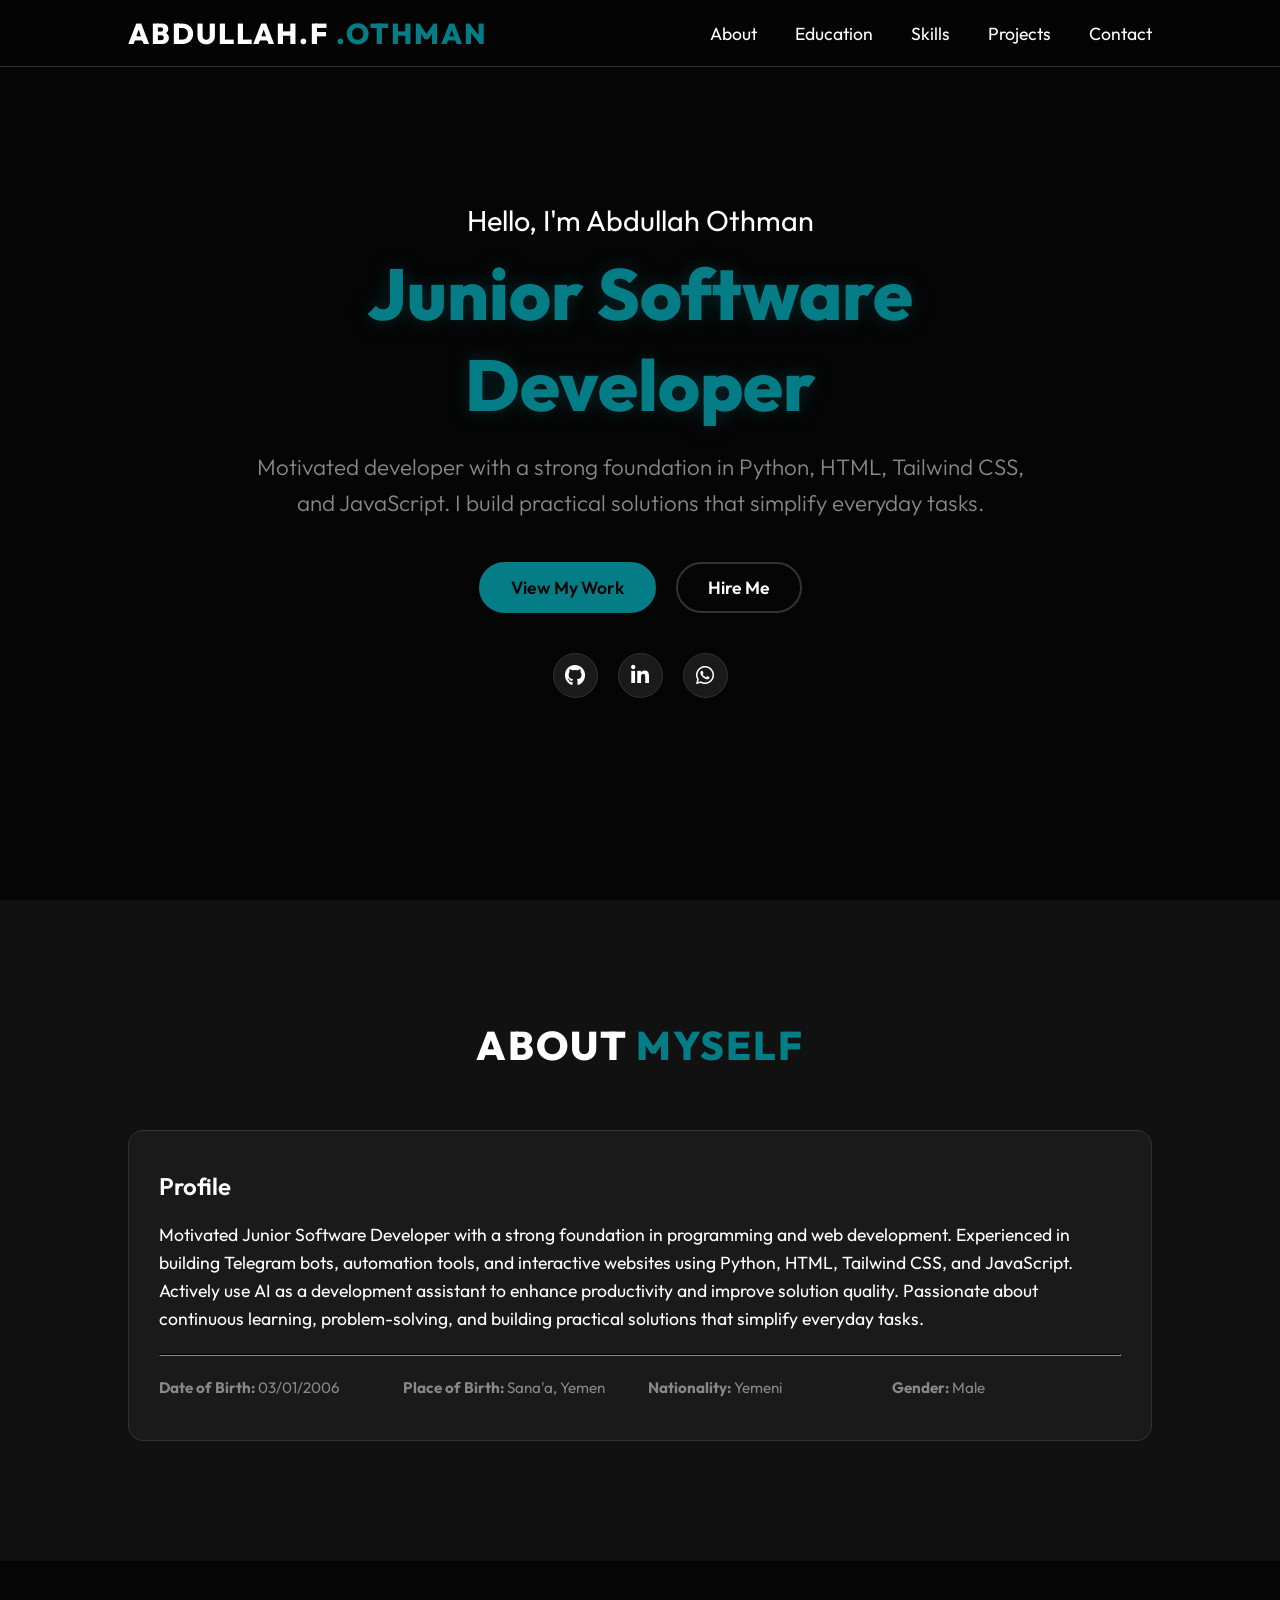
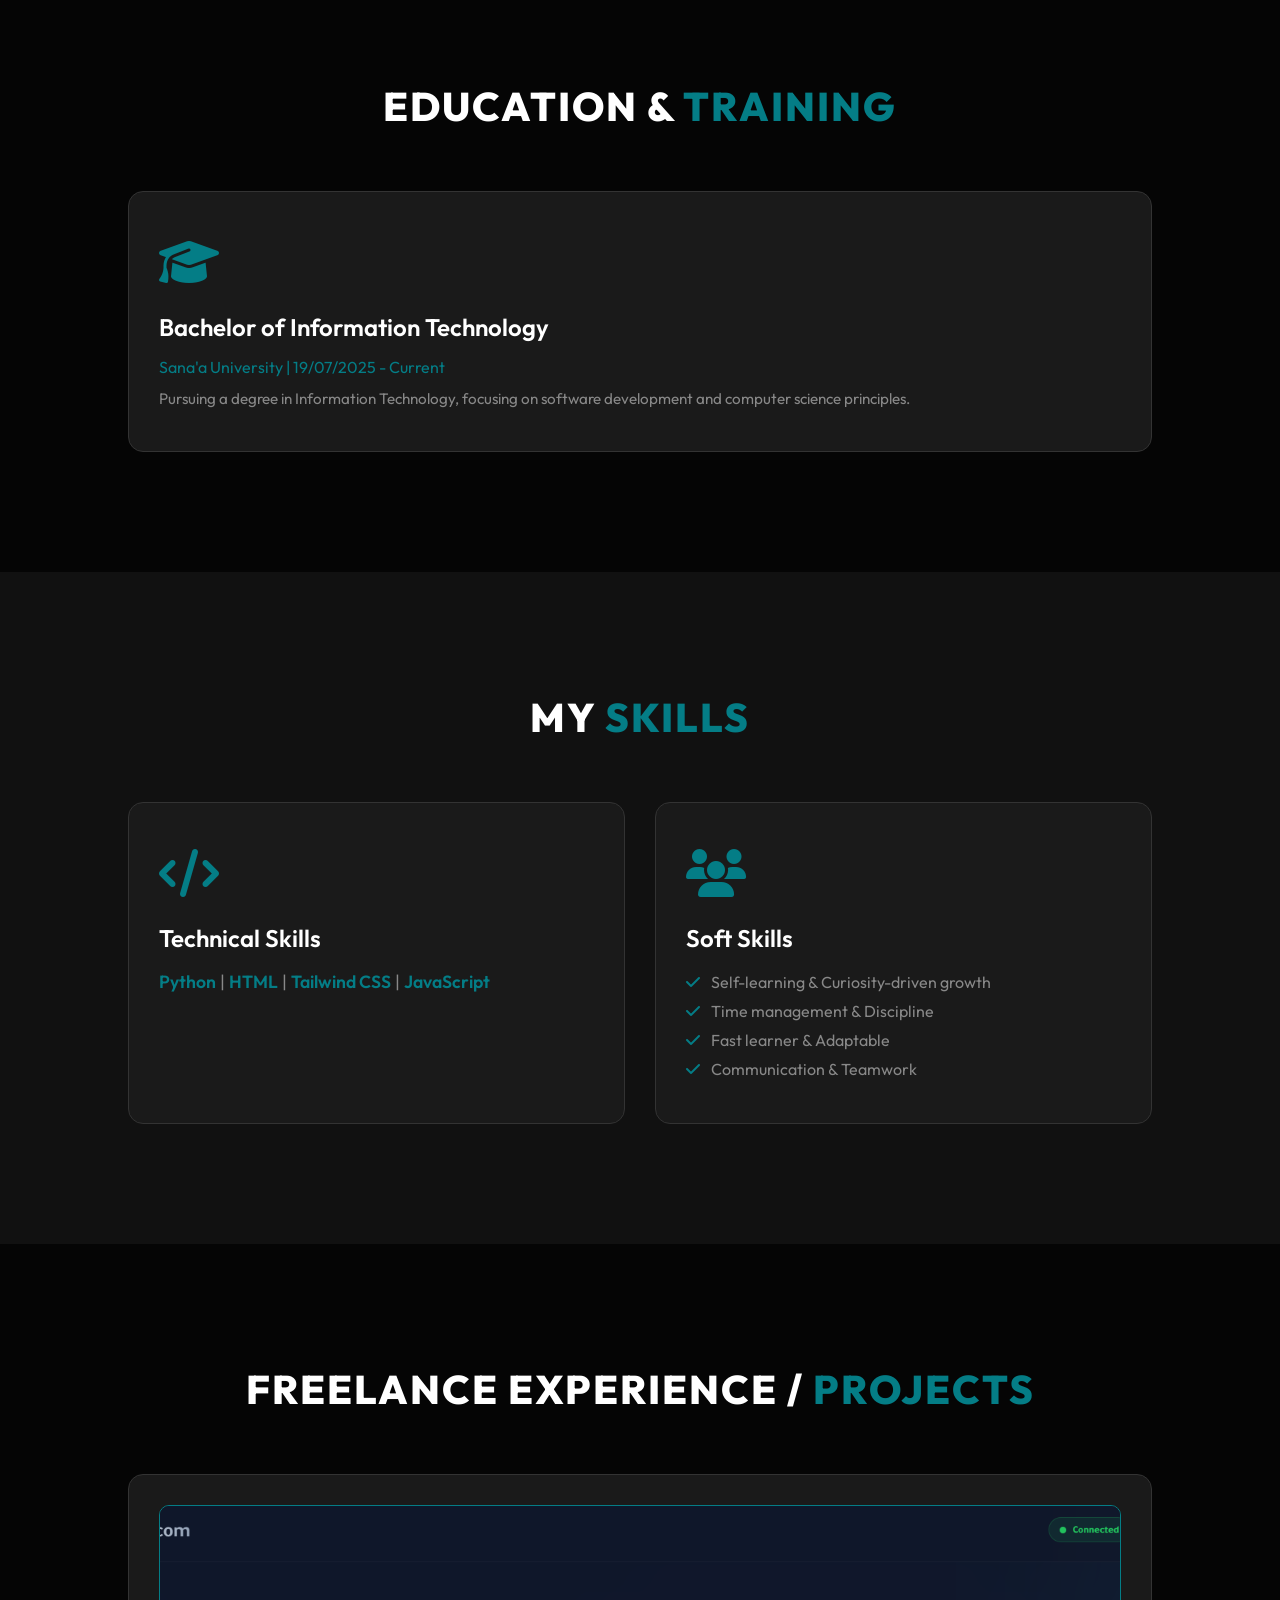
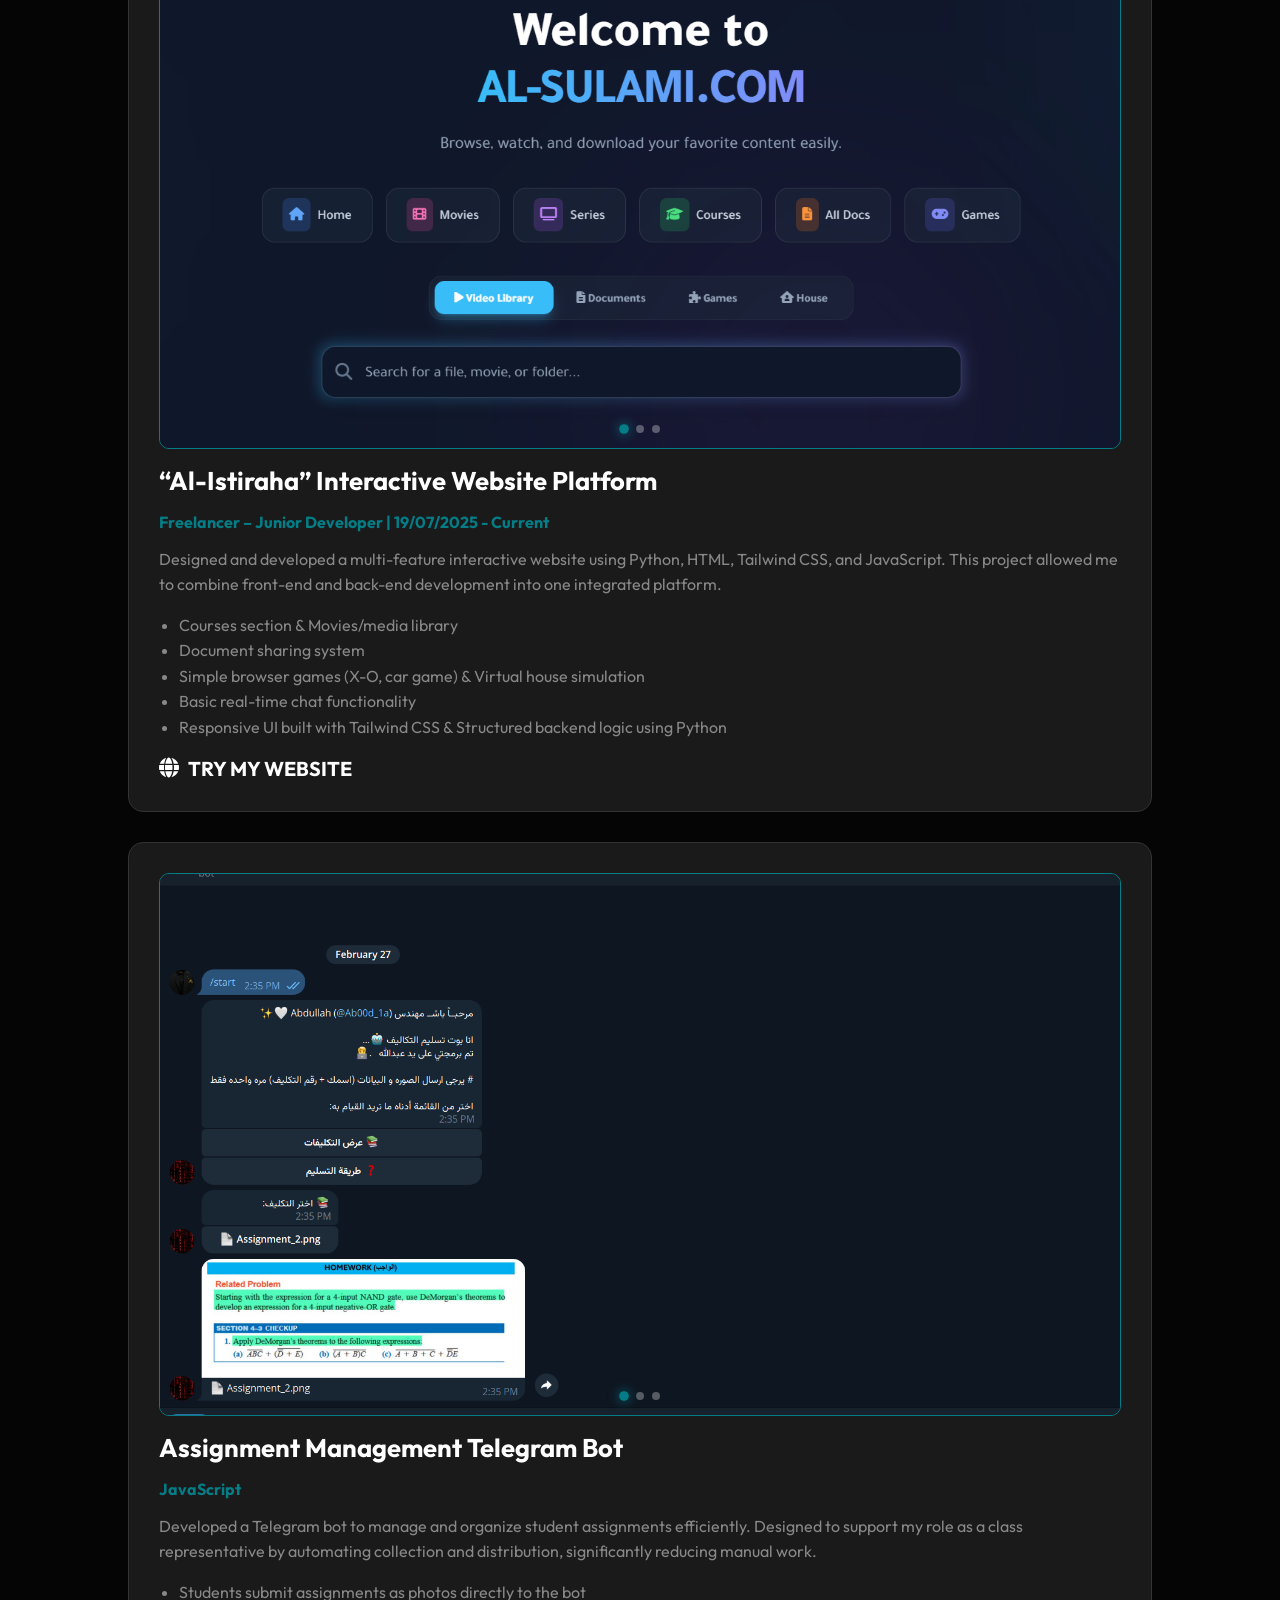
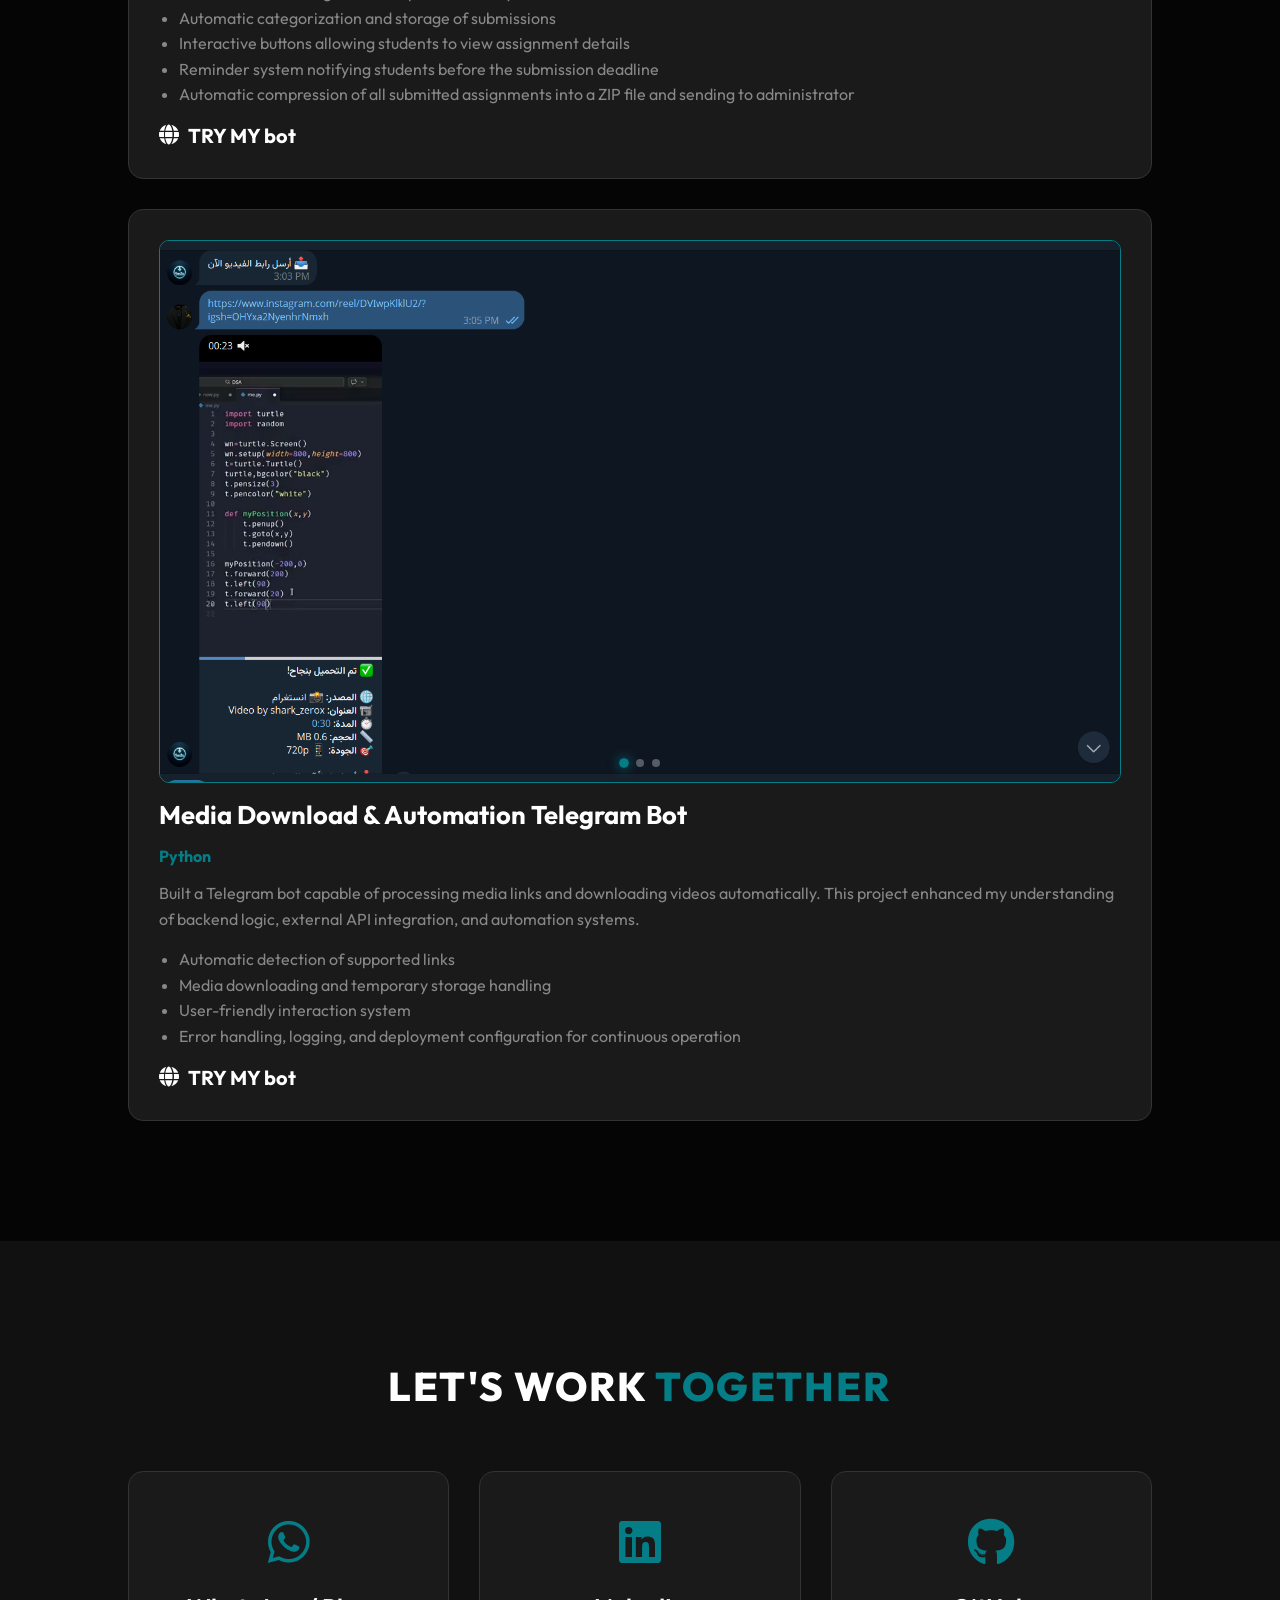
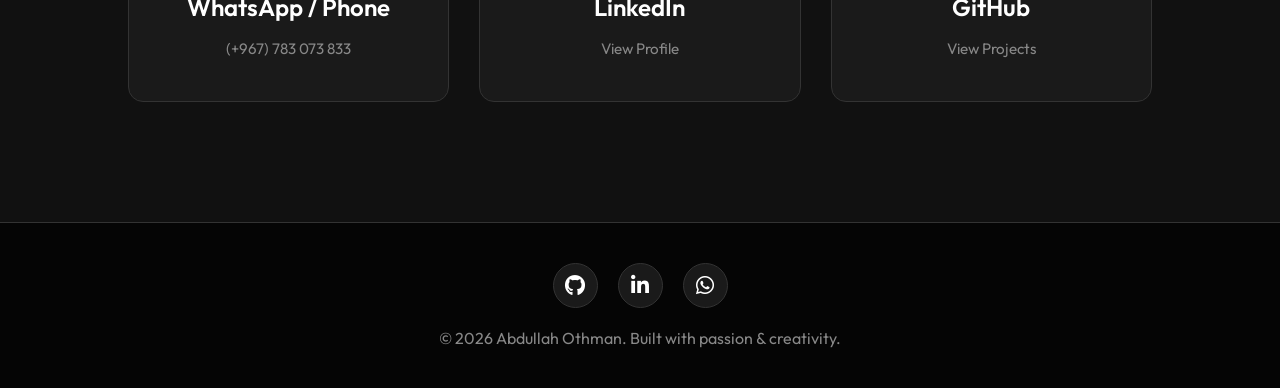
==== index.html @ aaf79080 "fux" ====
<!DOCTYPE html>
<html lang="en">
  <head>
    <meta charset="UTF-8" />
    <meta name="viewport" content="width=device-width, initial-scale=1.0" />
    <link rel="stylesheet" href="https://cdnjs.cloudflare.com/ajax/libs/font-awesome/6.7.2/css/all.min.css" />
    <link rel="stylesheet" href="My website.css" />
    <title>Abdullah Othman | Junior Software Developer</title>
  </head>
  <body>
    <!-- Header / Nav -->
    <header>
      <a href="#" class="logo">Abdullah.F <span>.Othman</span></a>
      <nav class="navigation">
        <a href="#about">About</a>
        <a href="#education">Education</a>
        <a href="#skills">Skills</a>
        <a href="#projects">Projects</a>
        <a href="#contact">Contact</a>
      </nav>
    </header>

    <!-- Hero Section -->
    <section class="main" id="home">
      <div class="main-content">
        <h2>Hello, I'm Abdullah Othman <br /><span>Junior Software Developer</span></h2>
        <h3>Motivated developer with a strong foundation in Python, HTML, Tailwind CSS, and JavaScript. I build practical solutions that simplify everyday tasks.</h3>
        
        <div class="btn-group">
          <a href="#projects" class="main-btn">View My Work</a>
          <a href="#contact" class="secondary-btn">Hire Me</a>
        </div>
        
        <div class="social-icons">
          <a href="https://github.com/AbdullahSulami" id="github" target="_blank"><i class="fa-brands fa-github"></i></a>
          <a href="https://www.linkedin.com/in/abdullah-al-sulami-388883390" id="linkedin" target="_blank"><i class="fa-brands fa-linkedin-in"></i></a>
          <a href="https://wa.me/967783073833" id="whatsapp" target="_blank"><i class="fa-brands fa-whatsapp"></i></a>
        </div>
      </div>
    </section>

    <!-- About Section -->
    <section class="cv-section" id="about">
      <h2 class="title">About <span>Myself</span></h2>
      <div class="grid-content" style="grid-template-columns: 1fr;">
        <div class="card" style="text-align: left;">
          <div class="info">
            <h3 style="margin-bottom: 20px;">Profile</h3>
            <p style="font-size: 1.1em; color: var(--text-main); margin-bottom: 20px;">
              Motivated Junior Software Developer with a strong foundation in programming and web development. 
              Experienced in building Telegram bots, automation tools, and interactive websites using Python, HTML, Tailwind CSS, and JavaScript. 
              Actively use AI as a development assistant to enhance productivity and improve solution quality. Passionate about continuous learning, problem-solving, and building practical solutions that simplify everyday tasks.
            </p>
            <hr style="border-color: var(--border-color); margin: 20px 0;">
            <div style="display: grid; grid-template-columns: repeat(auto-fit, minmax(200px, 1fr)); gap: 15px;">
              <p><strong>Date of Birth:</strong> 03/01/2006</p>
              <p><strong>Place of Birth:</strong> Sana'a, Yemen</p>
              <p><strong>Nationality:</strong> Yemeni</p>
              <p><strong>Gender:</strong> Male</p>
            </div>
          </div>
        </div>
      </div>
    </section>

    <!-- Education Section -->
    <section class="projects" id="education">
      <h2 class="title">Education & <span>Training</span></h2>
      <div class="grid-content">
        <div class="card">
          <div class="icon">
            <i class="fa-solid fa-graduation-cap"></i>
          </div>
          <div class="info">
            <h3>Bachelor of Information Technology</h3>
            <h4>Sana'a University | 19/07/2025 - Current</h4>
            <p>Pursuing a degree in Information Technology, focusing on software development and computer science principles.</p>
          </div>
        </div>
      </div>
    </section>

    <!-- Skills Section -->
    <section class="cv-section skills" id="skills">
      <h2 class="title">My <span>Skills</span></h2>
      <div class="grid-content">
        <div class="card">
          <div class="icon"><i class="fa-solid fa-code"></i></div>
          <div class="info">
            <h3>Technical Skills</h3>
            <p style="margin-top: 10px; font-size: 1.1em;">
              <span style="color:var(--accent); font-weight:600;">Python</span> | 
              <span style="color:var(--accent); font-weight:600;">HTML</span> | 
              <span style="color:var(--accent); font-weight:600;">Tailwind CSS</span> | 
              <span style="color:var(--accent); font-weight:600;">JavaScript</span>
            </p>
          </div>
        </div>
        <div class="card">
          <div class="icon"><i class="fa-solid fa-users"></i></div>
          <div class="info">
            <h3>Soft Skills</h3>
            <ul style="list-style-type: none; margin-top: 10px; color: var(--text-muted); line-height: 1.8;">
              <li><i class="fa-solid fa-check" style="color:var(--accent); margin-right:8px;"></i> Self-learning & Curiosity-driven growth</li>
              <li><i class="fa-solid fa-check" style="color:var(--accent); margin-right:8px;"></i> Time management & Discipline</li>
              <li><i class="fa-solid fa-check" style="color:var(--accent); margin-right:8px;"></i> Fast learner & Adaptable</li>
              <li><i class="fa-solid fa-check" style="color:var(--accent); margin-right:8px;"></i> Communication & Teamwork</li>
            </ul>
          </div>
        </div>
      </div>
    </section>

    <!-- Projects Section -->
    <section class="projects" id="projects">
      <h2 class="title">Freelance Experience / <span>Projects</span></h2>
      <div class="grid-content" style="grid-template-columns: 1fr;">
        
        <div class="project-card" style="padding: 30px; display: flex; flex-direction: column; gap: 15px;">
          <div class="projects-image" id="slider1">
            <div class="image-slider">
              <img src="images/1.png" alt="Al-Istiraha Preview 1">
              <img src="images/1_1.png" alt="Al-Istiraha Preview 2">
              <img src="images/1_2.png" alt="Al-Istiraha Preview 3">
            </div>
            <div class="slider-dots">
              <div class="dot active"></div>
              <div class="dot"></div>
              <div class="dot"></div>
            </div>
          </div>
          <h3 style="color: var(--text-main); font-size: 1.6em;">“Al-Istiraha” Interactive Website Platform</h3>
          <h4 style="color: var(--accent);">Freelancer – Junior Developer | 19/07/2025 - Current</h4>
          <p style="color: var(--text-muted); line-height: 1.6;">Designed and developed a multi-feature interactive website using Python, HTML, Tailwind CSS, and JavaScript. This project allowed me to combine front-end and back-end development into one integrated platform.</p>
          <ul style="color: var(--text-muted); margin-left: 20px; line-height: 1.6;">
            <li>Courses section & Movies/media library</li>
            <li>Document sharing system</li>
            <li>Simple browser games (X-O, car game) & Virtual house simulation</li>
            <li>Basic real-time chat functionality</li>
            <li>Responsive UI built with Tailwind CSS & Structured backend logic using Python</li>
          </ul>
          <a href="https://al-istiraha.onrender.com/" target="_blank" class="website-link"><i class="fa-solid fa-globe"></i>TRY MY WEBSITE </a>
        </div>

        <div class="project-card" style="padding: 30px; display: flex; flex-direction: column; gap: 15px;">
          <div class="projects-image">
            <div class="image-slider">
              <img src="images/2.png" alt="Assignment Management Preview 1">
              <img src="images/2_1.png" alt="Assignment Management Preview 2">
              <img src="images/2_2.png" alt="Assignment Management Preview 3">
            </div>
            <div class="slider-dots">
              <div class="dot active"></div>
              <div class="dot"></div>
              <div class="dot"></div>
            </div>
          </div>
          <h3 style="color: var(--text-main); font-size: 1.6em;">Assignment Management Telegram Bot</h3>
          <h4 style="color: var(--accent);">JavaScript</h4>
          <p style="color: var(--text-muted); line-height: 1.6;">Developed a Telegram bot to manage and organize student assignments efficiently. Designed to support my role as a class representative by automating collection and distribution, significantly reducing manual work.</p>
          <ul style="color: var(--text-muted); margin-left: 20px; line-height: 1.6;">
            <li>Students submit assignments as photos directly to the bot</li>
            <li>Automatic categorization and storage of submissions</li>
            <li>Interactive buttons allowing students to view assignment details</li>
            <li>Reminder system notifying students before the submission deadline</li>
            <li>Automatic compression of all submitted assignments into a ZIP file and sending to administrator</li>
          </ul>
          <a href="https://t.me/HW_ITG4bot" target="_blank" class="website-link"><i class="fa-solid fa-globe"></i>TRY MY bot </a>
        </div>

        <div class="project-card" style="padding: 30px; display: flex; flex-direction: column; gap: 15px;">
          <div class="projects-image">
            <div class="image-slider">
              <img src="images/3.png" alt="Media Download Bot Preview 1">
             
            </div>
            <div class="slider-dots">
              <div class="dot active"></div>
              <div class="dot"></div>
              <div class="dot"></div>
            </div>
          </div>
          <h3 style="color: var(--text-main); font-size: 1.6em;">Media Download & Automation Telegram Bot</h3>
          <h4 style="color: var(--accent);">Python</h4>
          <p style="color: var(--text-muted); line-height: 1.6;">Built a Telegram bot capable of processing media links and downloading videos automatically. This project enhanced my understanding of backend logic, external API integration, and automation systems.</p>
          <ul style="color: var(--text-muted); margin-left: 20px; line-height: 1.6;">
            <li>Automatic detection of supported links</li>
            <li>Media downloading and temporary storage handling</li>
            <li>User-friendly interaction system</li>
            <li>Error handling, logging, and deployment configuration for continuous operation</li>
          </ul>
         <a href="https://t.me/TurboDLABot" target="_blank" class="website-link"><i class="fa-solid fa-globe"></i>TRY MY bot </a>
        </div>

      </div>
    </section>

    <!-- Contact Section -->
    <section class="contact" id="contact">
      <h2 class="title">Let's Work <span>Together</span></h2>
      <div class="grid-content">
        <div class="card" onclick="window.open('https://wa.me/967783073833', '_blank')" style="cursor: pointer;">
          <div class="icon">
            <i class="fa-brands fa-whatsapp"></i>
          </div>
          <div class="info">
            <h3>WhatsApp / Phone</h3>
            <p>(+967) 783 073 833</p>
          </div>
        </div>
        <div class="card" onclick="window.open('https://www.linkedin.com/in/abdullah-al-sulami-388883390', '_blank')" style="cursor: pointer;">
          <div class="icon">
            <i class="fa-brands fa-linkedin"></i>
          </div>
          <div class="info">
            <h3>LinkedIn</h3>
            <p>View Profile</p>
          </div>
        </div>
        <div class="card" onclick="window.open('https://github.com/AbdullahSulami', '_blank')" style="cursor: pointer;">
          <div class="icon">
            <i class="fa-brands fa-github"></i>
          </div>
          <div class="info">
            <h3>GitHub</h3>
            <p>View Projects</p>
          </div>
        </div>
      </div>
    </section>

    <!-- Footer -->
    <footer class="footer">
      <div class="social-icons">
        <a href="https://github.com/AbdullahSulami" target="_blank"><i class="fa-brands fa-github"></i></a>
        <a href="https://www.linkedin.com/in/abdullah-al-sulami-388883390" target="_blank"><i class="fa-brands fa-linkedin-in"></i></a>
        <a href="https://wa.me/967783073833" target="_blank"><i class="fa-brands fa-whatsapp"></i></a>
      </div>
      <p>© 2026 Abdullah Othman. Built with passion & creativity.</p>
    </footer>
    <script>
      function initSliders() {
        const sliders = document.querySelectorAll('.projects-image');
        
        sliders.forEach(slider => {
          const track = slider.querySelector('.image-slider');
          if (!track) return;
          
          const images = track.querySelectorAll('img');
          if (images.length <= 1) return;
          
          const dots = slider.querySelectorAll('.dot');
          let currentIndex = 0;
          
          function updateSlider(index) {
            track.style.transform = `translateX(-${index * 100}%)`;
            dots.forEach((dot, i) => {
              dot.classList.toggle('active', i === index);
            });
          }
          
          setInterval(() => {
            currentIndex = (currentIndex + 1) % images.length;
            updateSlider(currentIndex);
          }, 3500);
          
          // Optional: Click on dots to change image
          dots.forEach((dot, index) => {
            dot.addEventListener('click', () => {
              currentIndex = index;
              updateSlider(currentIndex);
            });
          });
        });
      }
      
      document.addEventListener('DOMContentLoaded', initSliders);
    </script>
  </body>
</html>
---- My website.css ----
@import url('https://fonts.googleapis.com/css2?family=Outfit:wght@300;400;600;800&display=swap');

:root {
  --bg-color: #050505;
  --secondary-bg: #111111;
  --card-bg: #1a1a1a;
  --text-main: #ffffff;
  --text-muted: #888888;
  --accent: #047d86;
  --accent-hover: #047d85;
  --nav-bg: rgba(5, 5, 5, 0.85);
  --border-color: #333333;
}

* {
  font-family: 'Outfit', sans-serif;
  margin: 0;
  padding: 0;
  box-sizing: border-box;
  scroll-behavior: smooth;
}

body {
  background-color: var(--bg-color);
  color: var(--text-main);
  overflow-x: hidden;
}

/* Scrollbar */
::-webkit-scrollbar {
  width: 10px;
}
::-webkit-scrollbar-track {
  background: var(--bg-color);
}
::-webkit-scrollbar-thumb {
  background: var(--card-bg);
  border-radius: 5px;
}
::-webkit-scrollbar-thumb:hover {
  background: var(--accent);
}

/* Animations */
@keyframes fadeInUp {
  from {
    opacity: 0;
    transform: translateY(40px);
  }
  to {
    opacity: 1;
    transform: translateY(0);
  }
}

@keyframes glow {
  0% { box-shadow: 0 0 10px var(--accent); }
  50% { box-shadow: 0 0 20px var(--accent), 0 0 30px var(--accent); }
  100% { box-shadow: 0 0 10px var(--accent); }
}

header {
  background-color: var(--nav-bg);
  backdrop-filter: blur(10px);
  width: 100%;
  position: fixed;
  top: 0;
  z-index: 999;
  display: flex;
  justify-content: space-between;
  align-items: center;
  padding: 15px 10%;
  border-bottom: 1px solid var(--border-color);
}

.logo {
  text-decoration: none;
  color: var(--text-main);
  text-transform: uppercase;
  font-weight: 800;
  font-size: 1.8em;
  letter-spacing: 2px;
}

.logo span {
  color: var(--accent);
}

.navigation a {
  text-decoration: none;
  color: var(--text-main);
  font-size: 1.1em;
  font-weight: 400;
  margin-left: 35px;
  position: relative;
  transition: color 0.3s ease;
}

.navigation a::after {
  content: '';
  position: absolute;
  width: 0%;
  height: 2px;
  background: var(--accent);
  bottom: -4px;
  left: 0;
  transition: width 0.3s ease;
}

.navigation a:hover {
  color: var(--accent);
}

.navigation a:hover::after {
  width: 100%;
}

section {
  padding: 120px 10%;
}

/* Hero Section */
.main {
  width: 100%;
  min-height: 100vh;
  display: flex;
  align-items: center;
  justify-content: center;
  text-align: center;
  position: relative;
}

.main-content {
  display: flex;
  flex-direction: column;
  align-items: center;
  max-width: 800px;
  animation: fadeInUp 1s ease both;
}

.main h2 {
  color: var(--text-main);
  font-size: 1.8em;
  font-weight: 400;
}

.main h2 span {
  display: block;
  color: var(--accent);
  font-size: 2.5em;
  font-weight: 800;
  margin-top: 10px;
  text-shadow: 0 0 20px rgba(3, 88, 94, 0.4);
}

.main h3 {
  color: var(--text-muted);
  font-size: 1.4em;
  font-weight: 300;
  margin-top: 20px;
  margin-bottom: 40px;
  line-height: 1.6;
}

.btn-group {
  display: flex;
  gap: 20px;
}

.main-btn {
  color: var(--bg-color);
  background-color: var(--accent);
  text-decoration: none;
  font-size: 1.1em;
  font-weight: 600;
  padding: 12px 30px;
  border-radius: 30px;
  transition: all 0.3s ease;
  border: 2px solid var(--accent);
}

.main-btn:hover {
  background-color: transparent;
  color: var(--accent);
  box-shadow: 0 0 15px var(--accent);
}

.secondary-btn {
  color: var(--text-main);
  background-color: transparent;
  text-decoration: none;
  font-size: 1.1em;
  font-weight: 600;
  padding: 12px 30px;
  border-radius: 30px;
  transition: all 0.3s ease;
  border: 2px solid var(--border-color);
}

.secondary-btn:hover {
  border-color: var(--text-main);
  background-color: var(--secondary-bg);
}

.social-icons {
  margin-top: 40px;
  display: flex;
  gap: 20px;
}

.social-icons a {
  display: flex;
  align-items: center;
  justify-content: center;
  width: 45px;
  height: 45px;
  color: var(--text-main);
  background: var(--card-bg);
  border-radius: 50%;
  font-size: 1.3em;
  text-decoration: none;
  transition: all 0.3s ease;
  border: 1px solid var(--border-color);
}

.social-icons a:hover {
  color: var(--bg-color);
  background: var(--accent);
  border-color: var(--accent);
  transform: translateY(-5px);
  box-shadow: 0 5px 15px rgba(3, 88, 94, 0.3);
}

/* Sections Common */
.title {
  text-align: center;
  color: var(--text-main);
  font-size: 2.5em;
  font-weight: 800;
  margin-bottom: 60px;
  text-transform: uppercase;
  letter-spacing: 2px;
}

.title span {
  color: var(--accent);
}

/* CV / Experience Section (previously Services) */
.cv-section {
  background-color: var(--secondary-bg);
}

.grid-content {
  display: grid;
  grid-template-columns: repeat(auto-fit, minmax(300px, 1fr));
  gap: 30px;
}

.card {
  background-color: var(--card-bg);
  border: 1px solid var(--border-color);
  border-radius: 15px;
  padding: 40px 30px;
  transition: all 0.4s ease;
  position: relative;
  overflow: hidden;
  animation: fadeInUp 1s ease both;
  animation-delay: 0.2s;
}

.card::before {
  content: '';
  position: absolute;
  top: 0;
  left: 0;
  width: 100%;
  height: 4px;
  background: var(--accent);
  transform: scaleX(0);
  transform-origin: left;
  transition: transform 0.4s ease;
}

.card:hover {
  transform: translateY(-10px);
  box-shadow: 0 10px 30px rgba(0, 0, 0, 0.5);
  border-color: var(--accent);
}

.card:hover::before {
  transform: scaleX(1);
}

.icon {
  color: var(--accent);
  font-size: 3em;
  margin-bottom: 20px;
}

.info h3 {
  color: var(--text-main);
  font-size: 1.5em;
  font-weight: 600;
  margin-bottom: 15px;
}

.info h4 {
  color: var(--accent);
  font-size: 1em;
  font-weight: 400;
  margin-bottom: 10px;
}

.info p {
  color: var(--text-muted);
  line-height: 1.6;
  font-size: 0.95em;
}

/* Projects Section */
.projects {
  background-color: var(--bg-color);
}

.project-card {
  background-color: var(--card-bg);
  border-radius: 15px;
  overflow: hidden;
  border: 1px solid var(--border-color);
  transition: all 0.4s ease;
  animation: fadeInUp 1s ease both;
  animation-delay: 0.4s;
}

.project-card:hover {
  transform: translateY(-10px);
  box-shadow: 0 10px 30px rgba(0, 229, 255, 0.1);
  border-color: var(--accent);
}

.projects-image {
  position: relative;
  width: 100%;
  padding-top: 56.25%; /* 16:9 Aspect Ratio */
  overflow: hidden;
  border-radius: 10px;
  border: 1px solid var(--accent);
}

.image-slider {
  position: absolute;
  top: 0;
  left: 0;
  width: 100%;
  height: 100%;
  display: flex;
  transition: transform 0.8s cubic-bezier(0.4, 0, 0.2, 1);
}

.image-slider img {
  width: 100%;
  height: 100%;
  flex-shrink: 0;
  object-fit: cover;
}

.projects-image > img {
  width: 100%;
  height: 100%;
  object-fit: cover;
  position: absolute;
  top: 0;
  left: 0;
}

.slider-dots {
  position: absolute;
  bottom: 15px;
  left: 50%;
  transform: translateX(-50%);
  display: flex;
  gap: 8px;
  z-index: 10;
}

.dot {
  width: 8px;
  height: 8px;
  border-radius: 50%;
  background: rgba(255, 255, 255, 0.3);
  cursor: pointer;
  transition: all 0.3s ease;
}

.dot.active {
  background: var(--accent);
  transform: scale(1.2);
  box-shadow: 0 0 10px var(--accent);
}

.project-info {
  padding: 30px;
}

.project-category {
  font-size: 0.85em;
  color: var(--accent);
  text-transform: uppercase;
  letter-spacing: 1px;
  margin-bottom: 10px;
}

.project-title {
  display: flex;
  flex-direction: column;
  gap: 15px;
}

.project-title span {
  font-size: 1.4em;
  font-weight: 600;
  color: var(--text-main);
}

.project-title p {
  color: var(--text-muted);
  font-size: 0.9em;
  line-height: 1.6;
}
.website-link {
    color: white;
    font-size: 20px;
    font-weight: bold;
    text-decoration: none;
    display: inline-flex;
    align-items: center;
    gap: 9px;
    transition: 0.3s;
}

.website-link:hover {
    color: #02575d;
    transform: scale(1.05);
}

.video-link {
  text-decoration: none;
  color: var(--bg-color);
  background: var(--text-main);
  padding: 8px 20px;
  border-radius: 20px;
  font-size: 0.9em;
  font-weight: 600;
  align-self: flex-start;
  transition: all 0.3s ease;
}

.video-link:hover {
  background: var(--accent);
  box-shadow: 0 0 10px var(--accent);
}

/* Contact Section */
.contact {
  background-color: var(--secondary-bg);
  text-align: center;
}

.contact .card {
  display: flex;
  flex-direction: column;
  align-items: center;
  text-align: center;
}

/* Footer */
.footer {
  background-color: var(--bg-color);
  border-top: 1px solid var(--border-color);
  color: var(--text-muted);
  display: flex;
  flex-direction: column;
  align-items: center;
  padding: 40px 10%;
  gap: 20px;
}

.footer p {
  font-size: 1em;
}

.footer .social-icons {
  margin-top: 0;
}

/* Responsive */
@media (max-width: 900px) {
  header {
    padding: 15px 5%;
  }
  .navigation a {
    margin-left: 15px;
    font-size: 0.9em;
  }
  section {
    padding: 80px 5%;
  }
  .main h2 span {
    font-size: 2em;
  }
}

@media (max-width: 600px) {
  .logo {
    font-size: 1.4em;
  }
  .navigation {
    display: none; /* In a real app, use a hamburger menu */
  }
  .btn-group {
    flex-direction: column;
  }
  .main h2 span {
    font-size: 1.8em;
  }
}
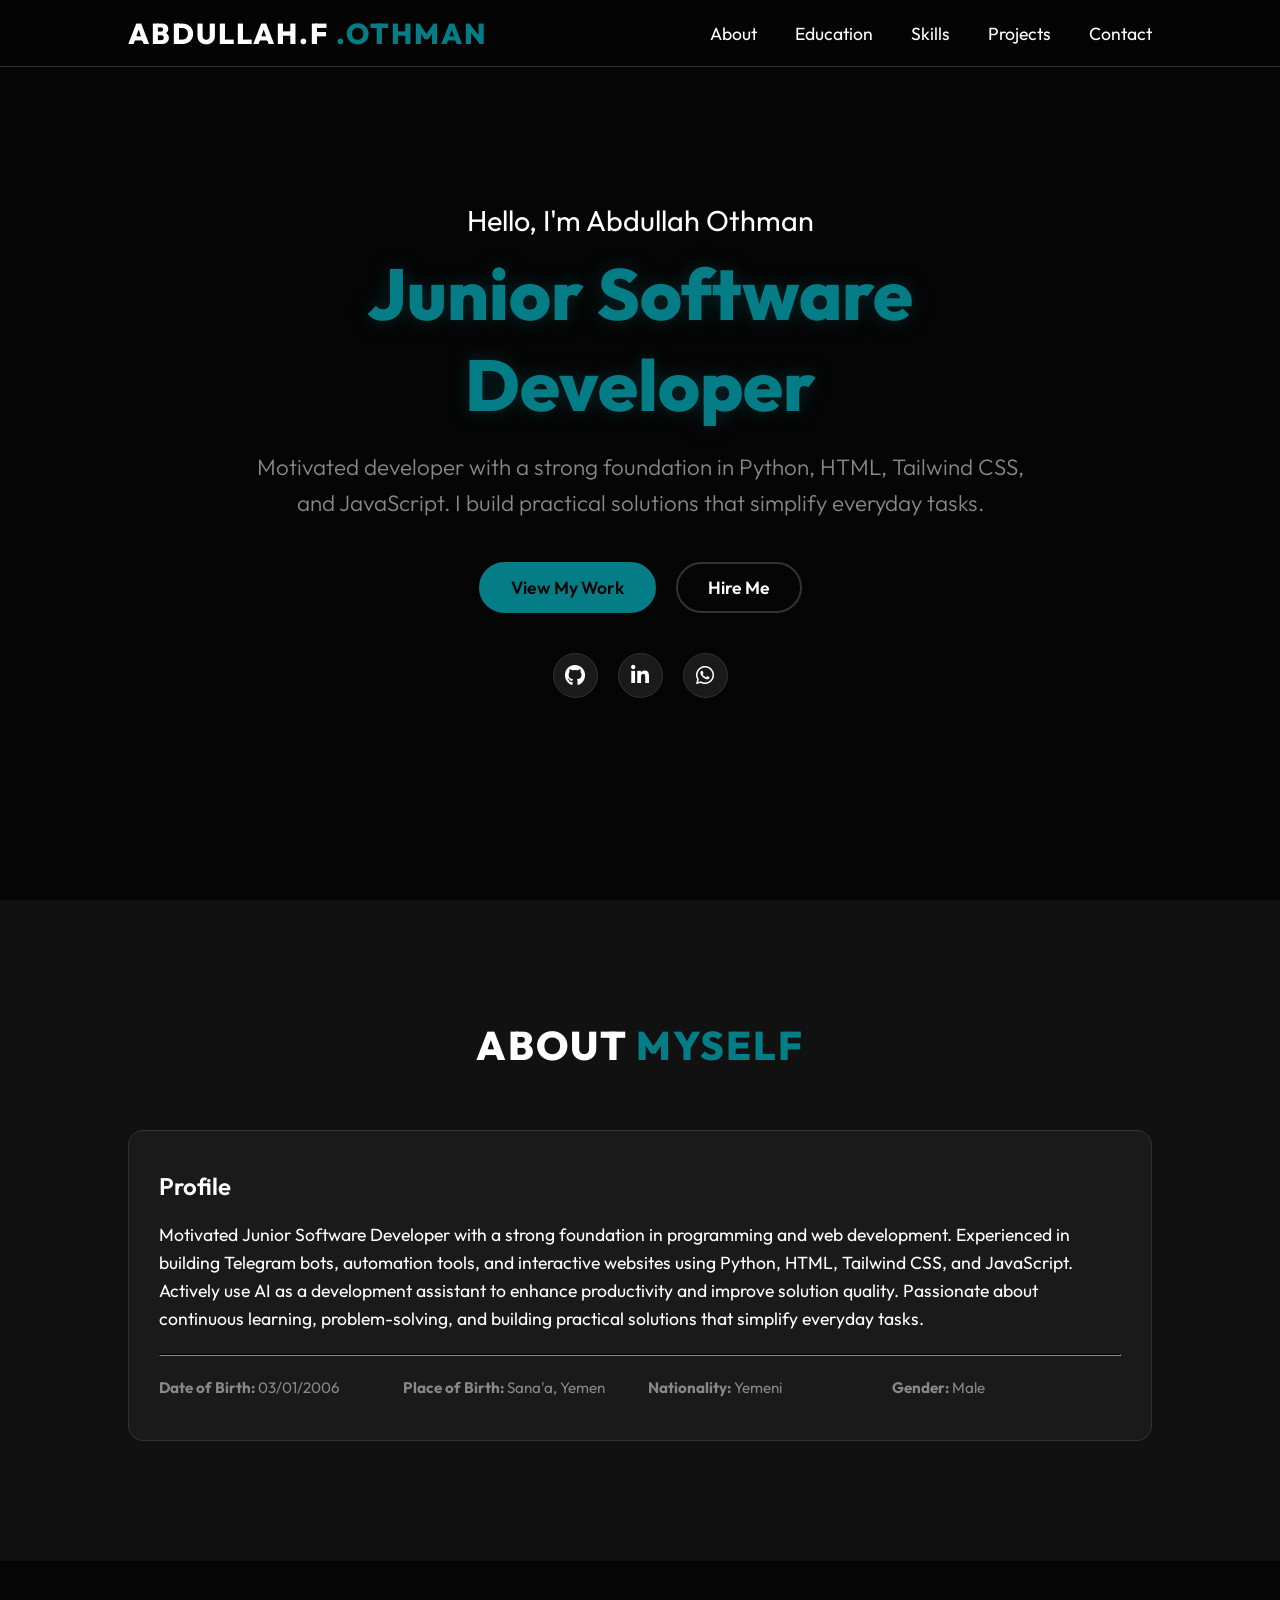
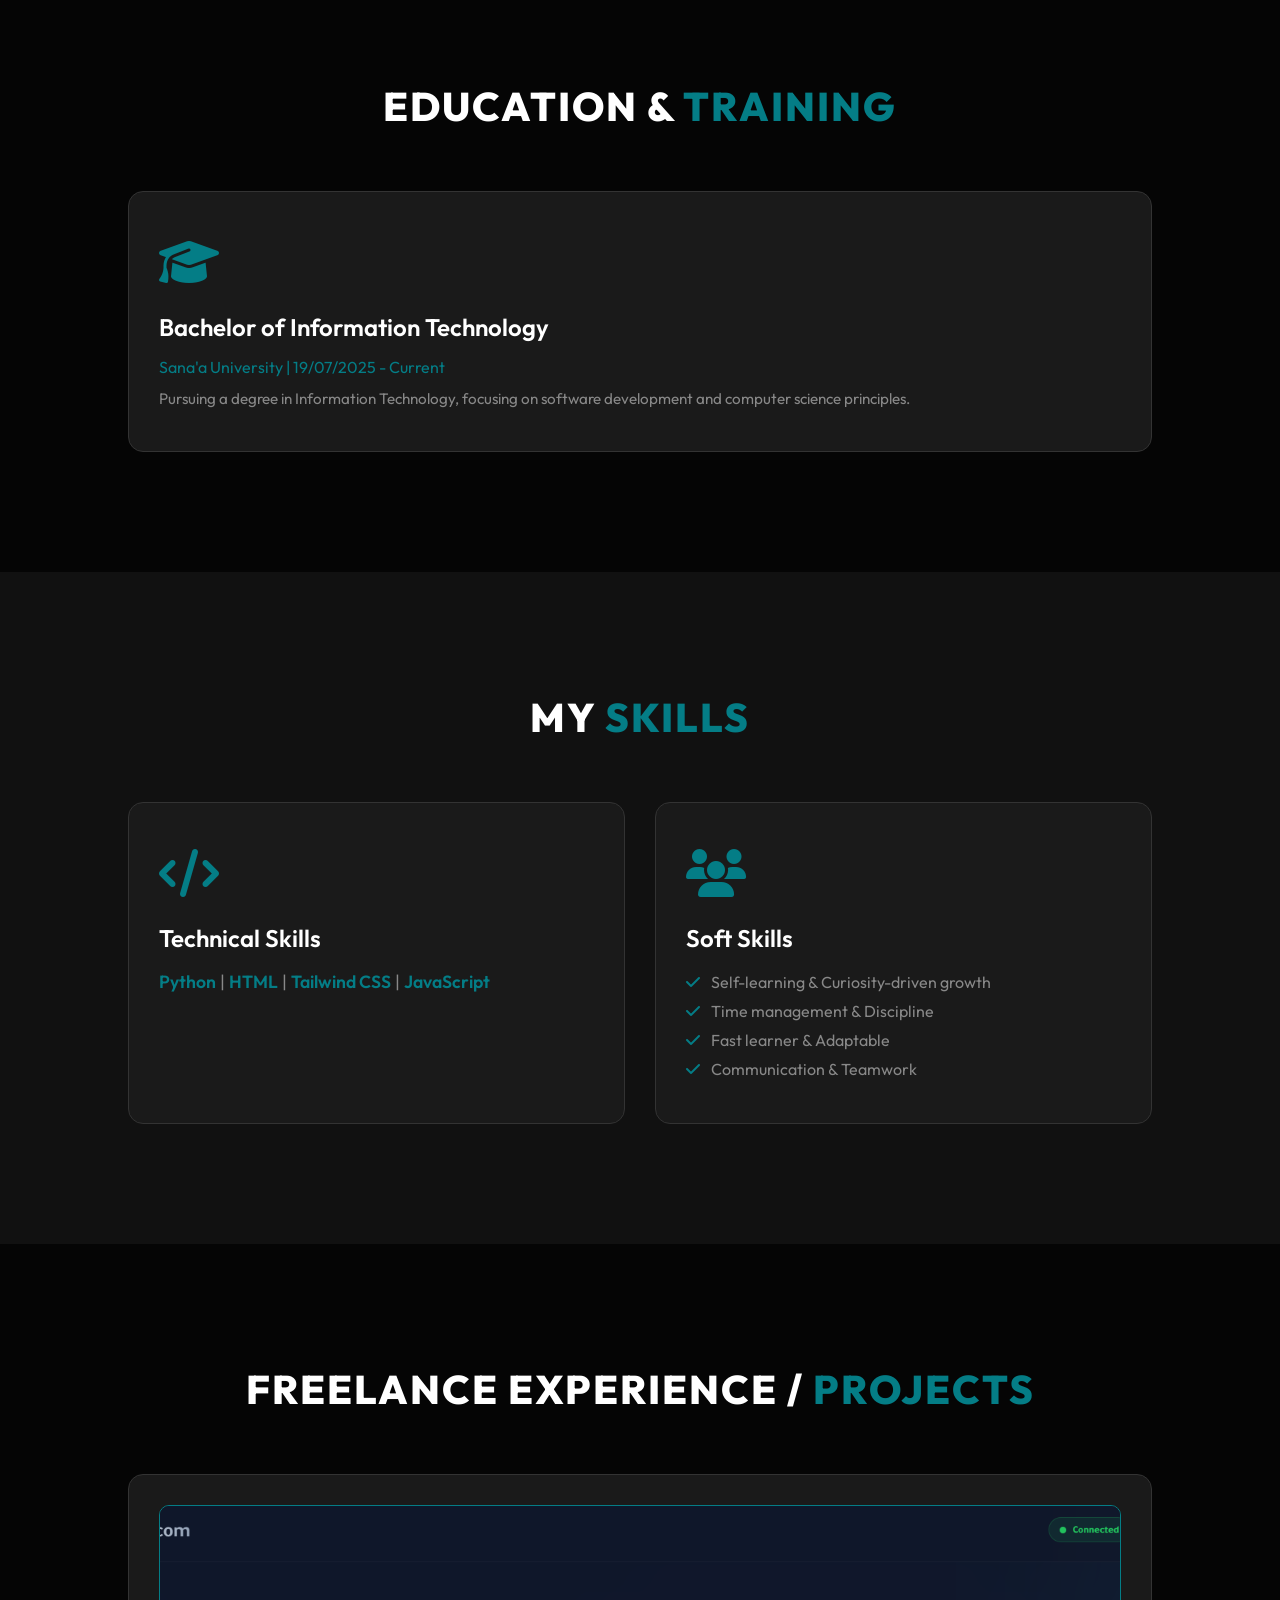
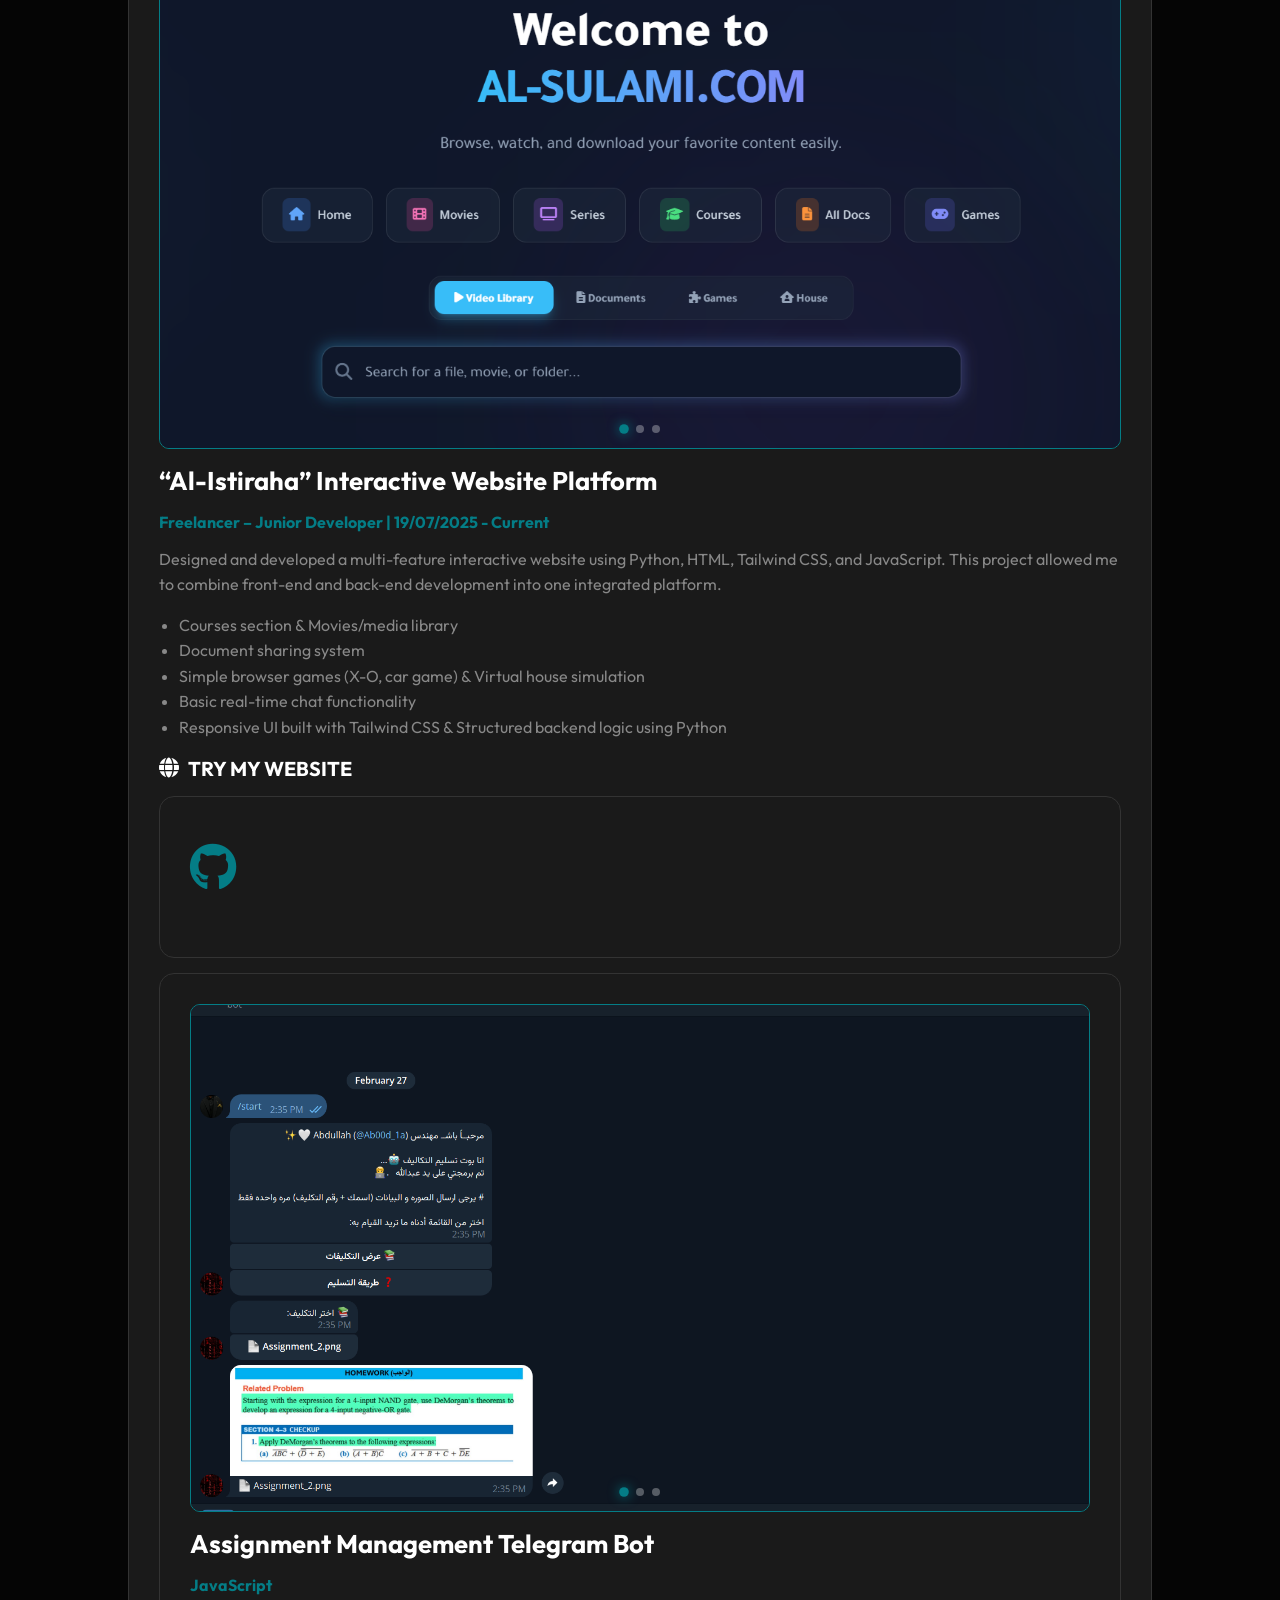
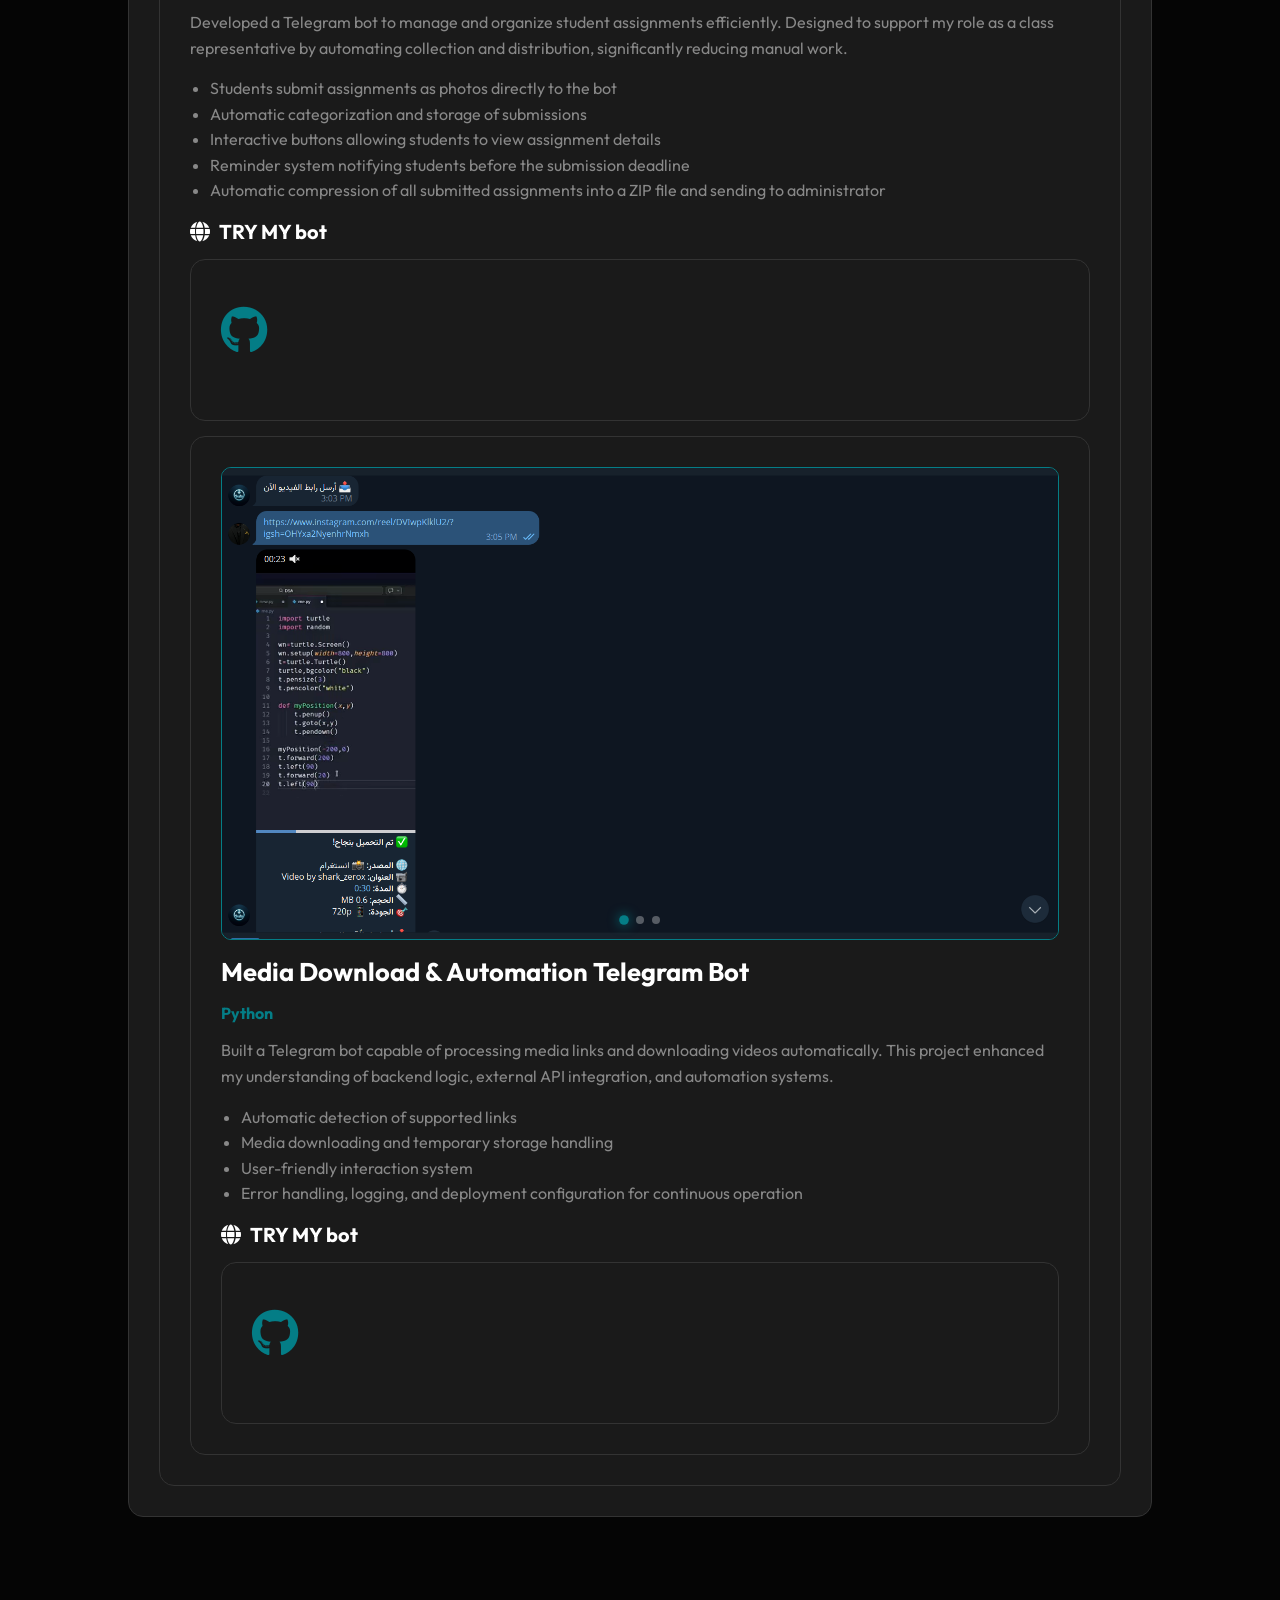
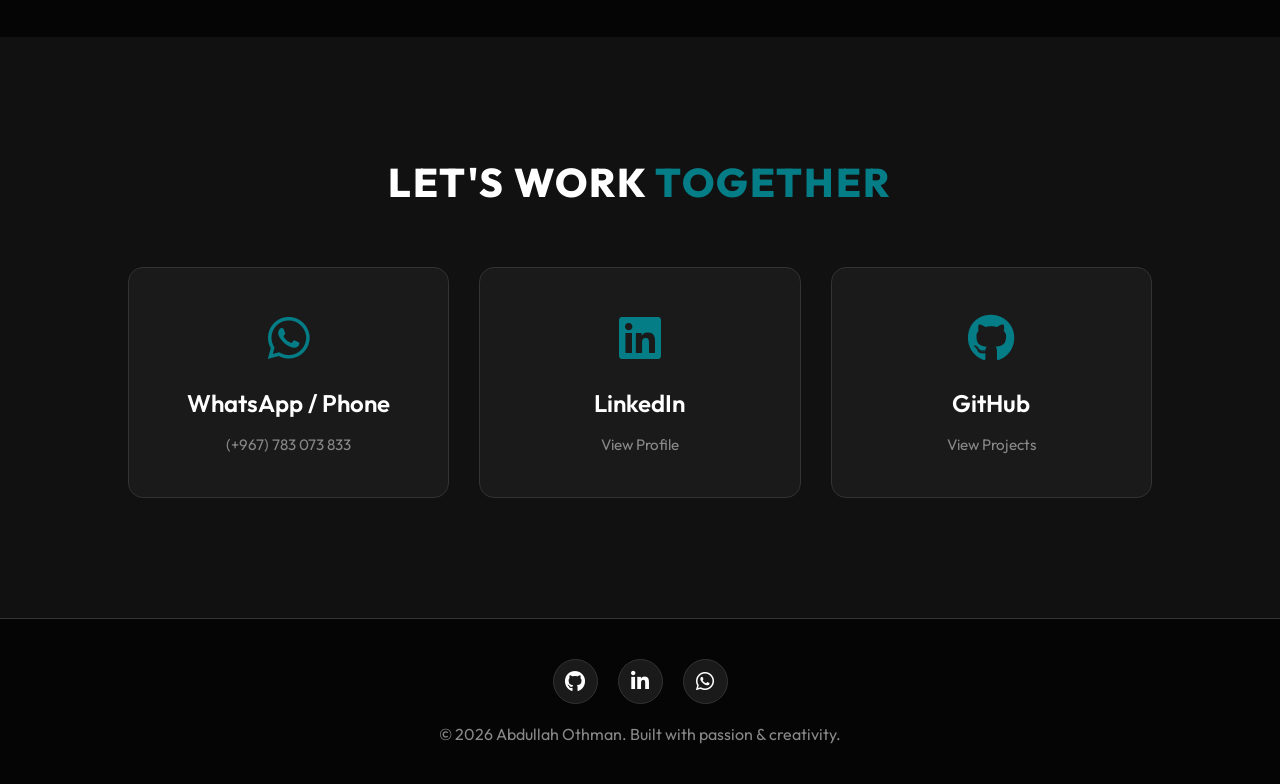
==== commit b8053100: "fix" ====
--- a/index.html
+++ b/index.html
@@ -140,6 +140,10 @@
             <li>Responsive UI built with Tailwind CSS & Structured backend logic using Python</li>
           </ul>
           <a href="https://al-istiraha.onrender.com/" target="_blank" class="website-link"><i class="fa-solid fa-globe"></i>TRY MY WEBSITE </a>
+          <div class="card" onclick="window.open('https://github.com/AbdullahSulami/Al-Istiraha', '_blank')" style="cursor: pointer;">
+          <div class="icon">
+            <i class="fa-brands fa-github"></i>
+          </div>
         </div>
 
         <div class="project-card" style="padding: 30px; display: flex; flex-direction: column; gap: 15px;">
@@ -166,6 +170,10 @@
             <li>Automatic compression of all submitted assignments into a ZIP file and sending to administrator</li>
           </ul>
           <a href="https://t.me/HW_ITG4bot" target="_blank" class="website-link"><i class="fa-solid fa-globe"></i>TRY MY bot </a>
+          <div class="card" onclick="window.open('https://github.com/AbdullahSulami/assingemnetBot', '_blank')" style="cursor: pointer;">
+          <div class="icon">
+            <i class="fa-brands fa-github"></i>
+          </div>
         </div>
 
         <div class="project-card" style="padding: 30px; display: flex; flex-direction: column; gap: 15px;">
@@ -190,6 +198,10 @@
             <li>Error handling, logging, and deployment configuration for continuous operation</li>
           </ul>
          <a href="https://t.me/TurboDLABot" target="_blank" class="website-link"><i class="fa-solid fa-globe"></i>TRY MY bot </a>
+         <div class="card" onclick="window.open('https://github.com/AbdullahSulami/Insta-Download-', '_blank')" style="cursor: pointer;">
+          <div class="icon">
+            <i class="fa-brands fa-github"></i>
+          </div>
         </div>
 
       </div>
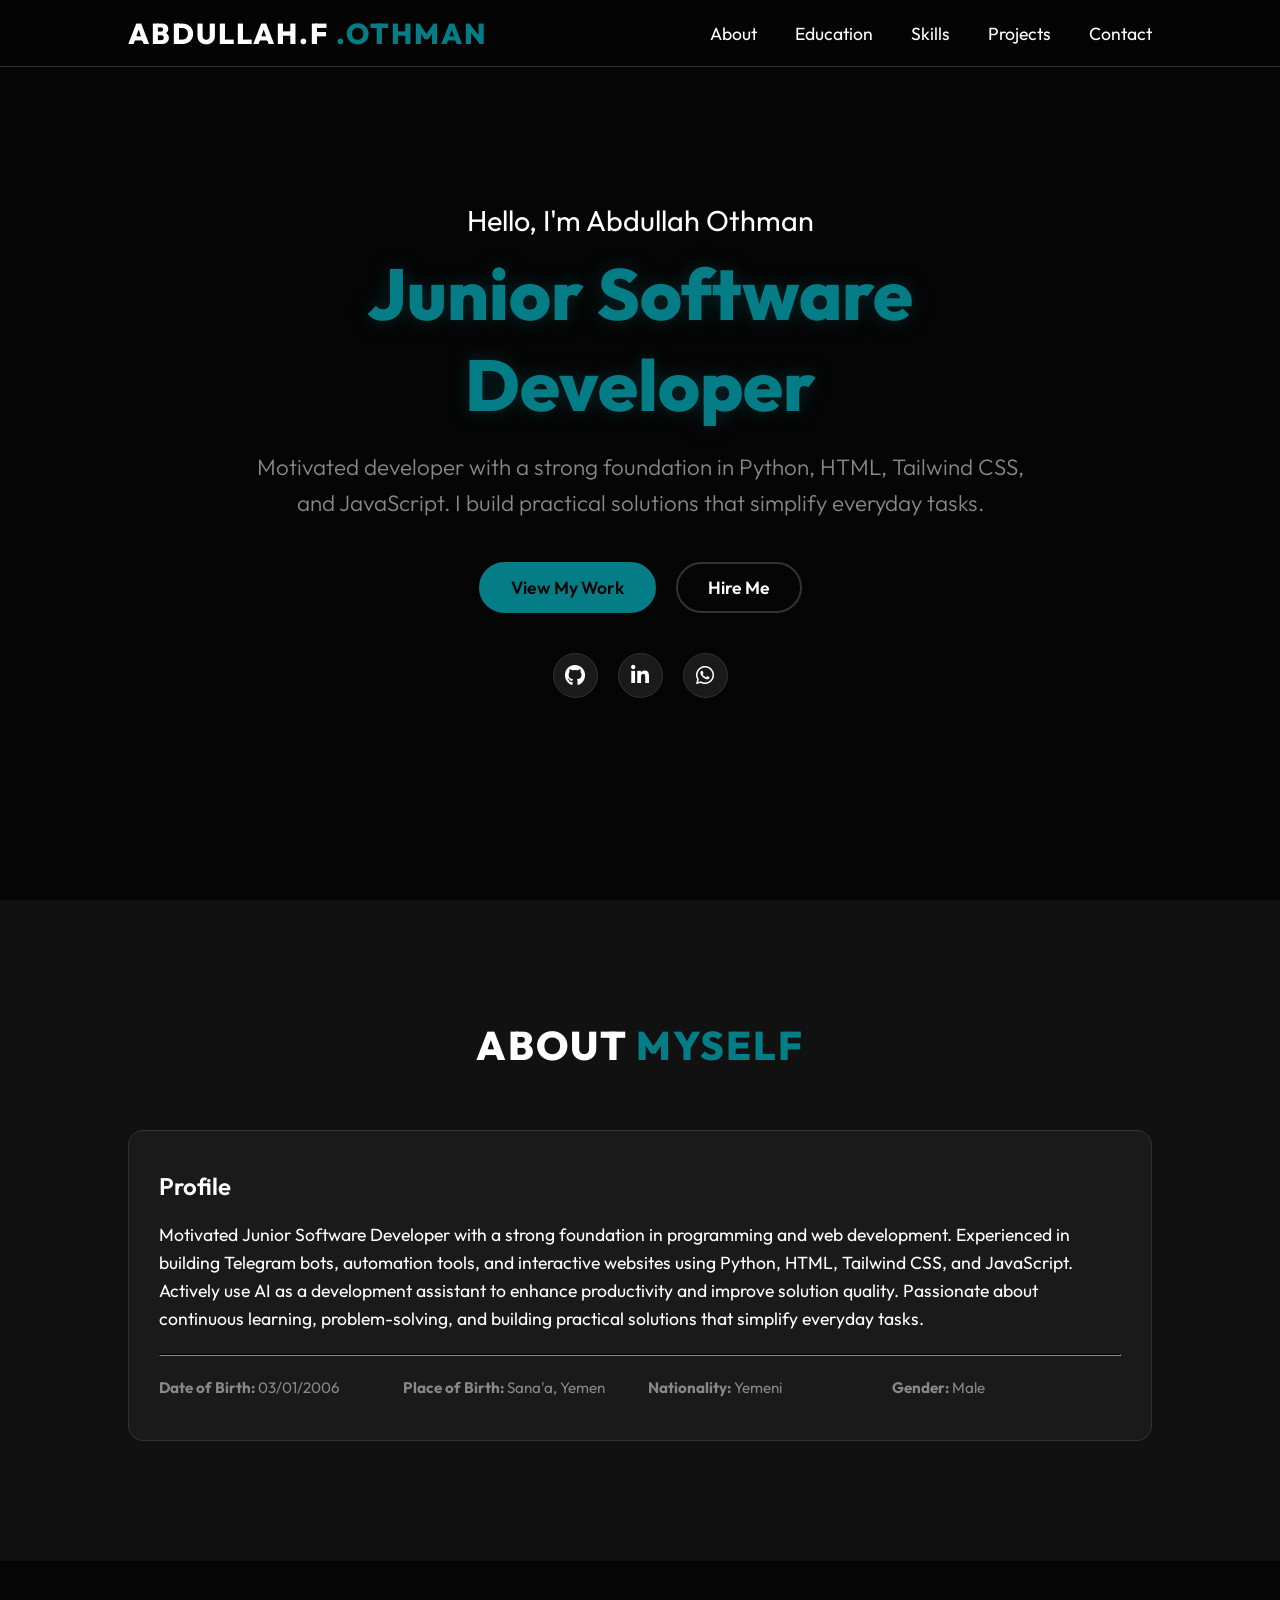
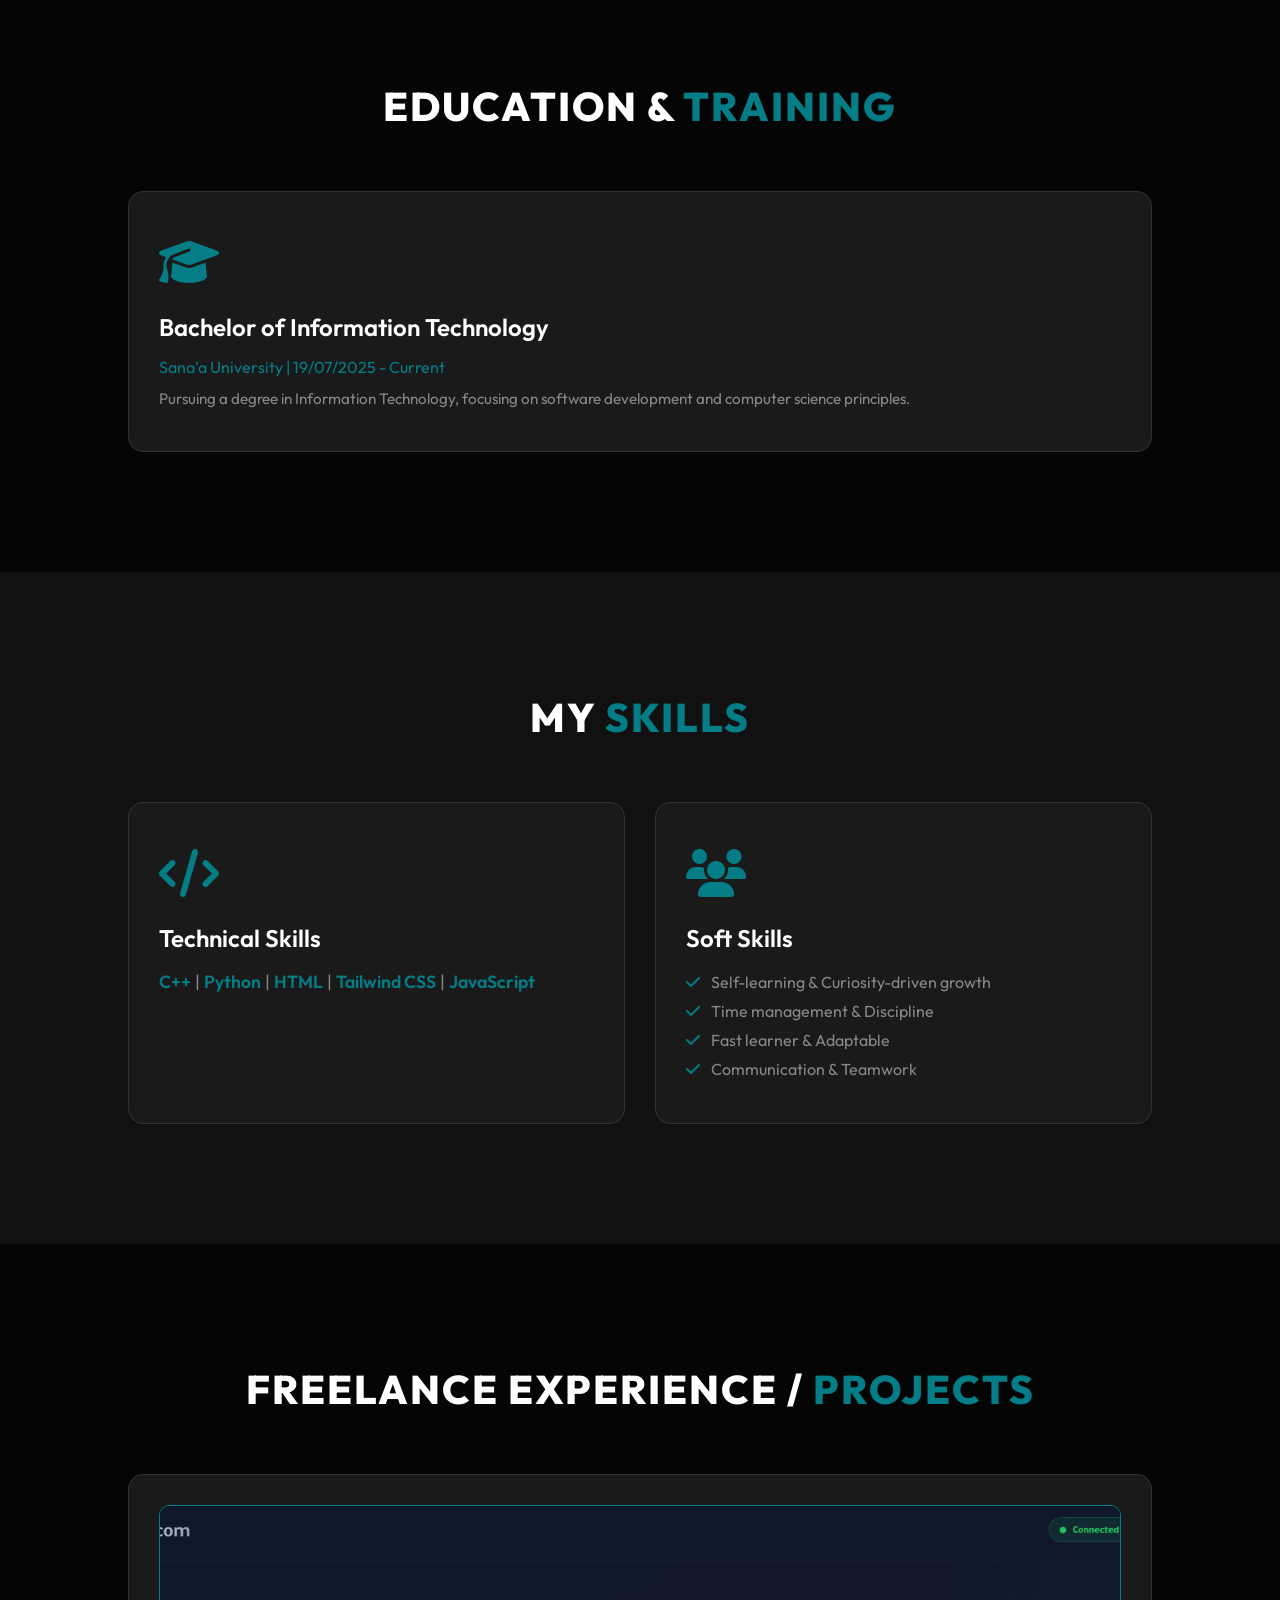
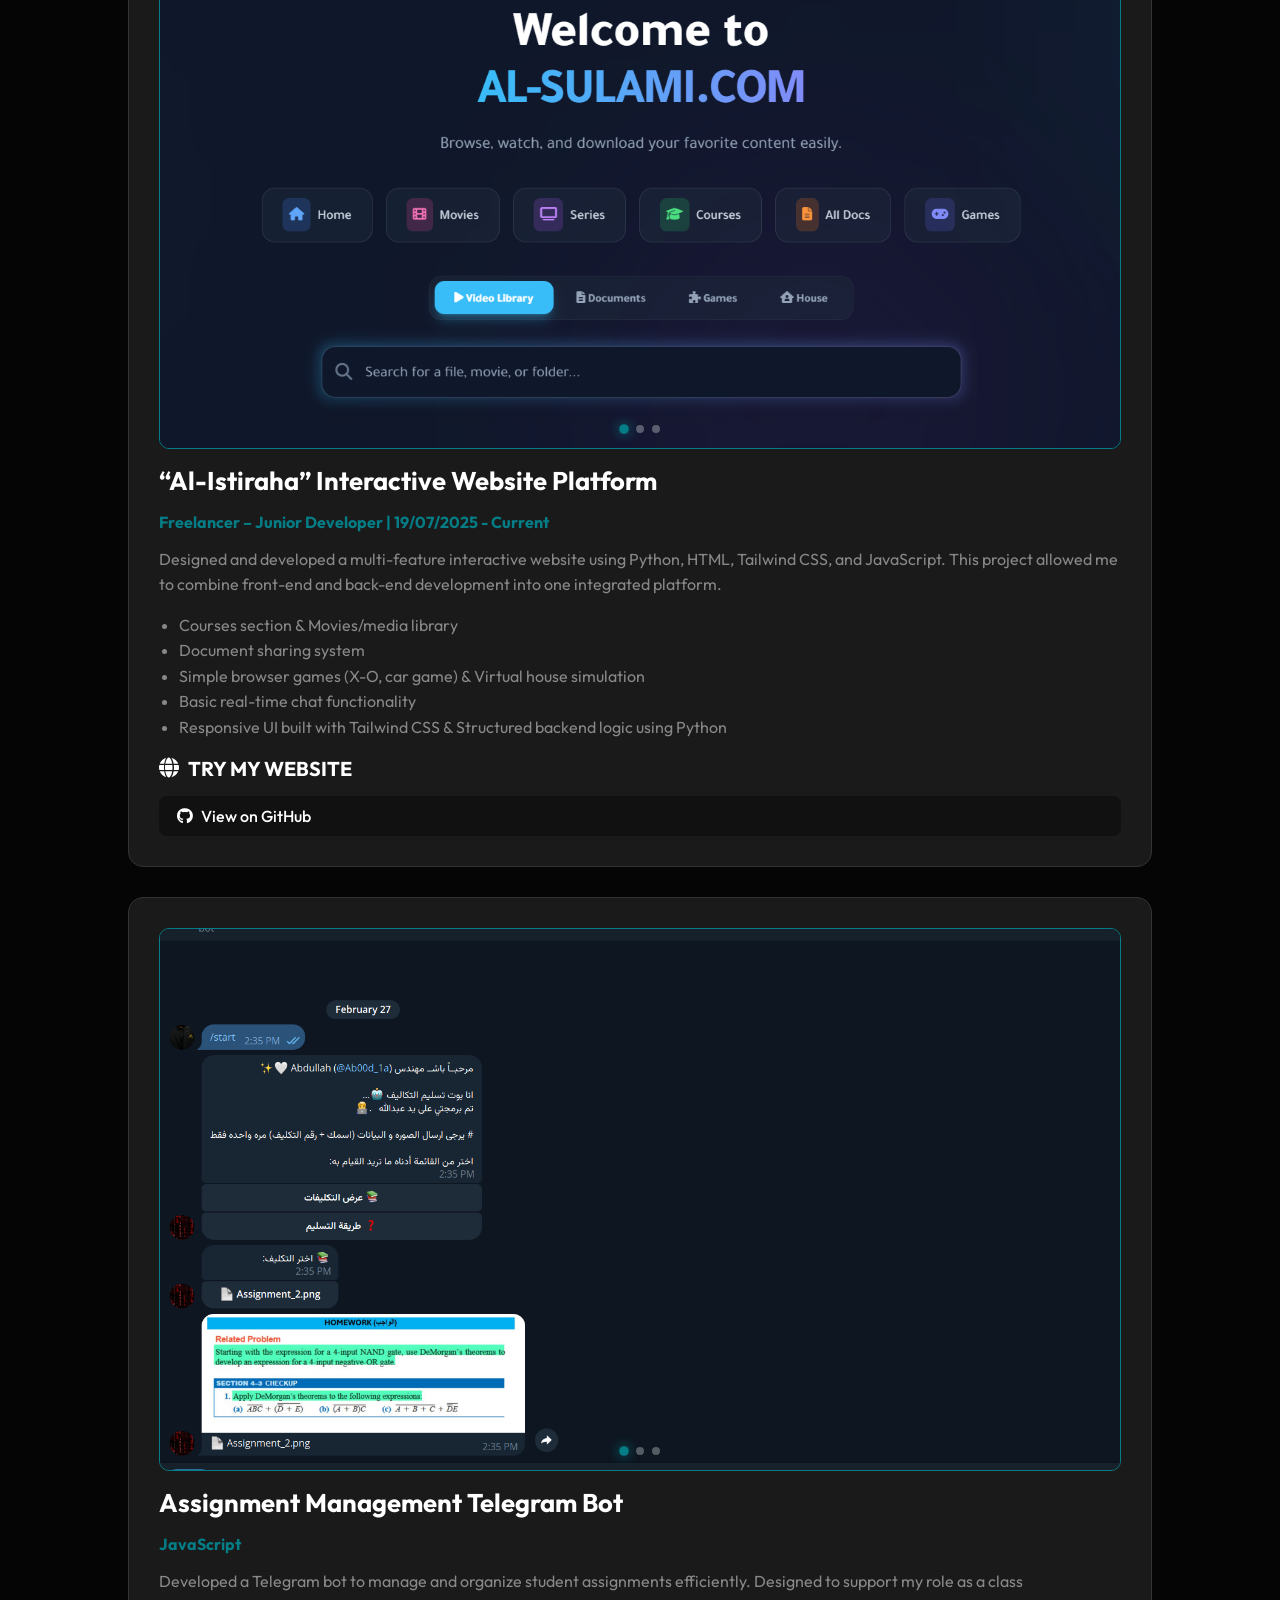
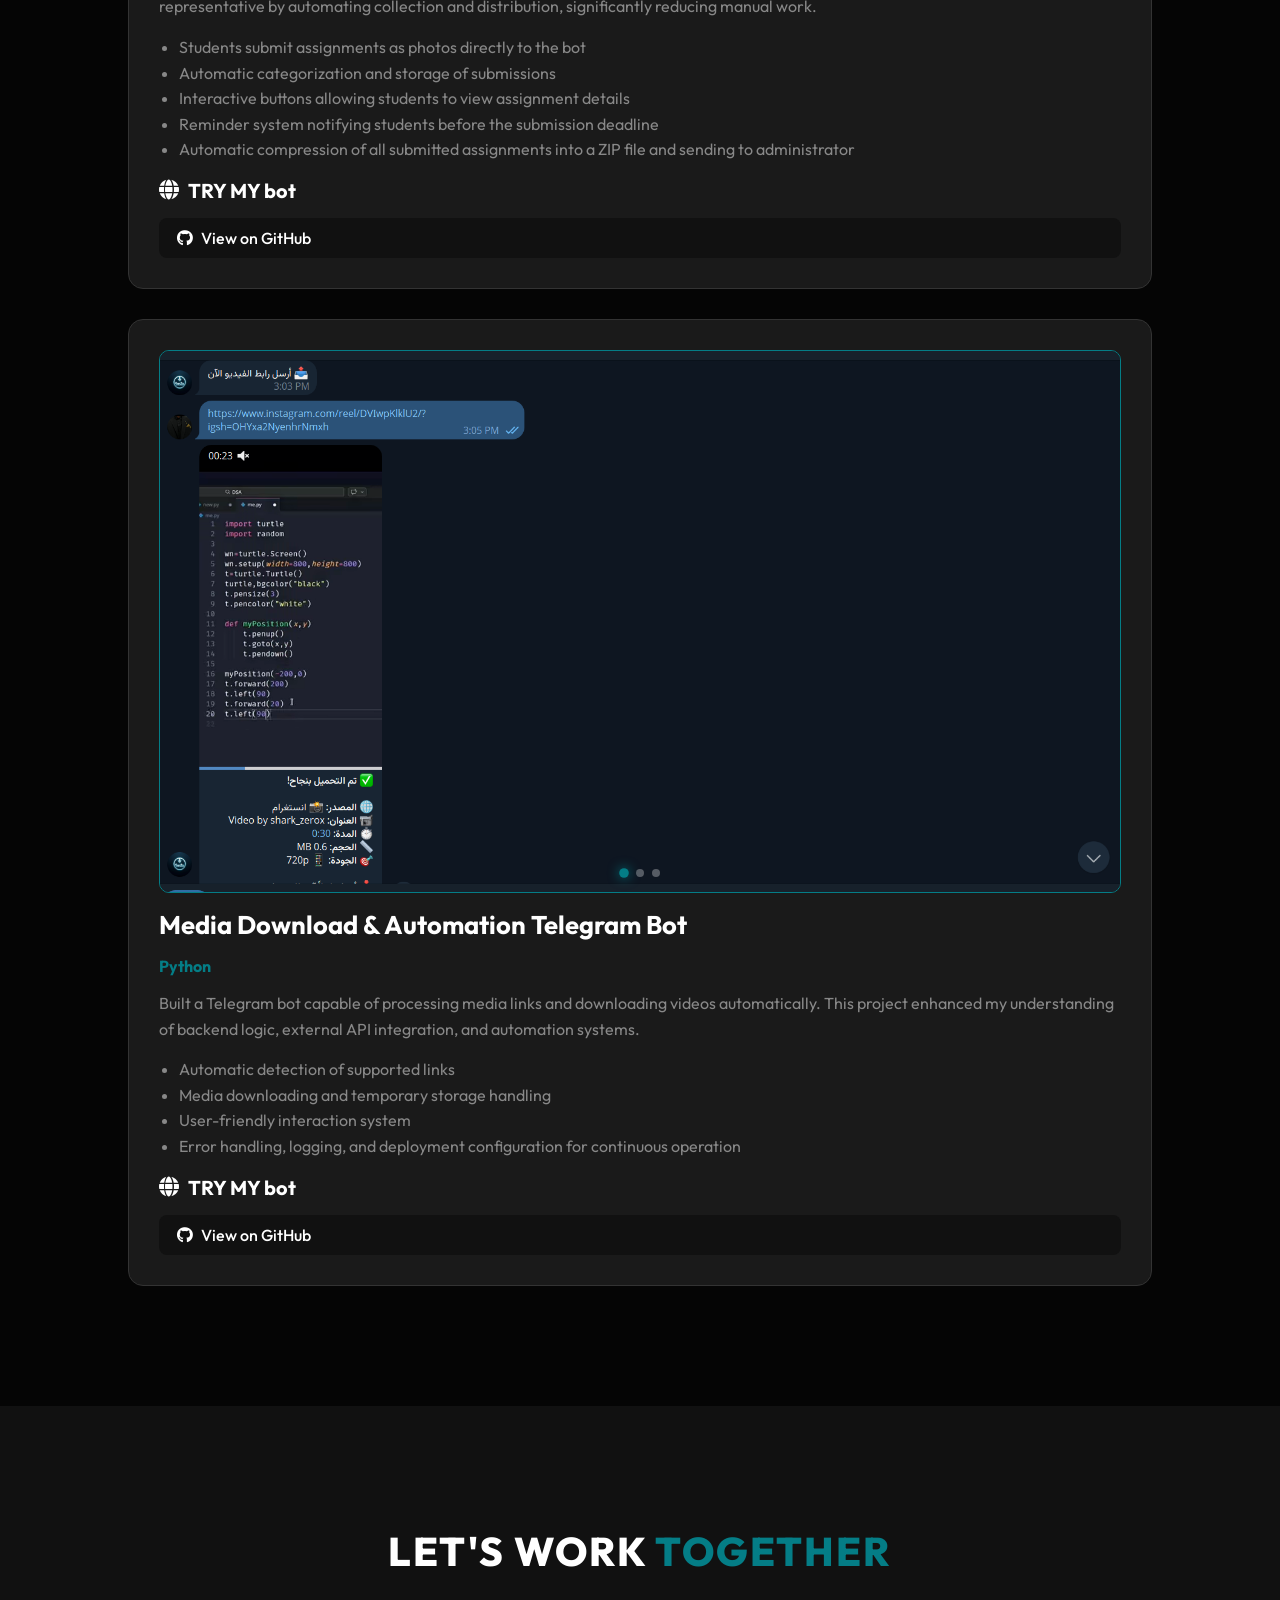
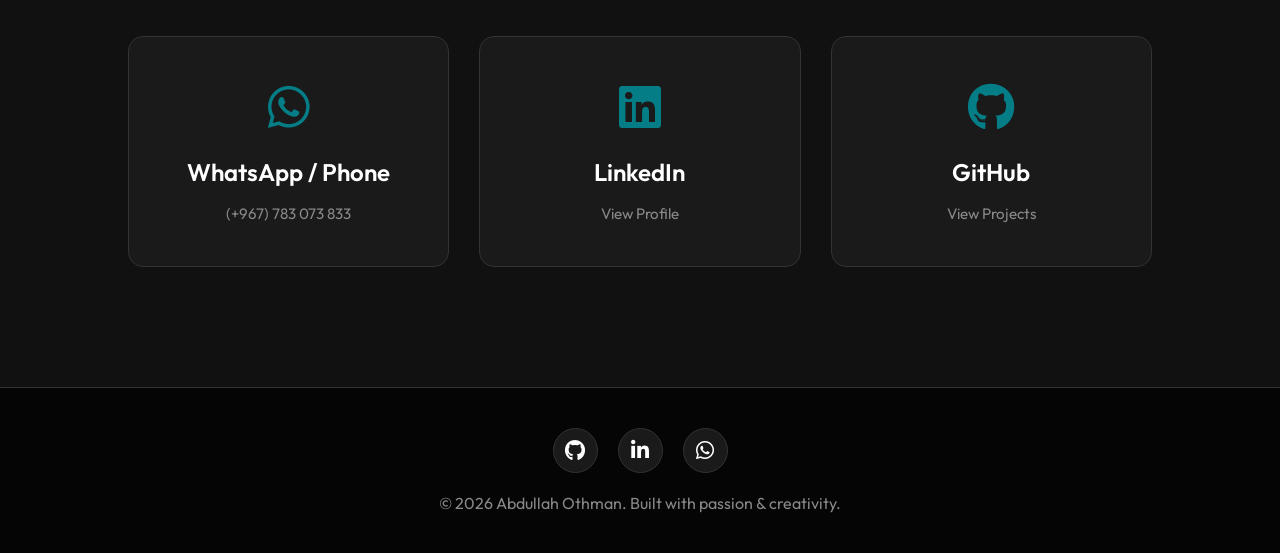
==== commit a3c9145e: "improve" ====
--- a/index.html
+++ b/index.html
@@ -89,6 +89,7 @@
           <div class="info">
             <h3>Technical Skills</h3>
             <p style="margin-top: 10px; font-size: 1.1em;">
+              <span style="color:var(--accent); font-weight:600;">C++</span> | 
               <span style="color:var(--accent); font-weight:600;">Python</span> | 
               <span style="color:var(--accent); font-weight:600;">HTML</span> | 
               <span style="color:var(--accent); font-weight:600;">Tailwind CSS</span> | 
@@ -140,10 +141,7 @@
             <li>Responsive UI built with Tailwind CSS & Structured backend logic using Python</li>
           </ul>
           <a href="https://al-istiraha.onrender.com/" target="_blank" class="website-link"><i class="fa-solid fa-globe"></i>TRY MY WEBSITE </a>
-          <div class="card" onclick="window.open('https://github.com/AbdullahSulami/Al-Istiraha', '_blank')" style="cursor: pointer;">
-          <div class="icon">
-            <i class="fa-brands fa-github"></i>
-          </div>
+           <a href="https://github.com/AbdullahSulami/Al-Istiraha" target="_blank" rel="noopener noreferrer"class="github-btn"><i class="fa-brands fa-github"></i> View on GitHub</a>
         </div>
 
         <div class="project-card" style="padding: 30px; display: flex; flex-direction: column; gap: 15px;">
@@ -170,10 +168,7 @@
             <li>Automatic compression of all submitted assignments into a ZIP file and sending to administrator</li>
           </ul>
           <a href="https://t.me/HW_ITG4bot" target="_blank" class="website-link"><i class="fa-solid fa-globe"></i>TRY MY bot </a>
-          <div class="card" onclick="window.open('https://github.com/AbdullahSulami/assingemnetBot', '_blank')" style="cursor: pointer;">
-          <div class="icon">
-            <i class="fa-brands fa-github"></i>
-          </div>
+          <a href="https://github.com/AbdullahSulami/assignmentBot" target="_blank" rel="noopener noreferrer"class="github-btn"><i class="fa-brands fa-github"></i> View on GitHub</a>
         </div>
 
         <div class="project-card" style="padding: 30px; display: flex; flex-direction: column; gap: 15px;">
@@ -198,10 +193,7 @@
             <li>Error handling, logging, and deployment configuration for continuous operation</li>
           </ul>
          <a href="https://t.me/TurboDLABot" target="_blank" class="website-link"><i class="fa-solid fa-globe"></i>TRY MY bot </a>
-         <div class="card" onclick="window.open('https://github.com/AbdullahSulami/Insta-Download-', '_blank')" style="cursor: pointer;">
-          <div class="icon">
-            <i class="fa-brands fa-github"></i>
-          </div>
+         <a href="https://github.com/AbdullahSulami/Insta-Download-" target="_blank" rel="noopener noreferrer"class="github-btn"><i class="fa-brands fa-github"></i> View on GitHub</a>
         </div>
 
       </div>
--- a/My website.css
+++ b/My website.css
@@ -460,6 +460,23 @@
   background: var(--accent);
   box-shadow: 0 0 10px var(--accent);
 }
+.github-btn {
+    display: inline-flex;
+    align-items: center;
+    gap: 8px;
+    padding: 10px 18px;
+    background-color: #111;
+    color: white;
+    text-decoration: none;
+    border-radius: 8px;
+    font-weight: 500;
+    transition: 0.3s;
+}
+
+.github-btn:hover {
+    background-color: #333;
+    transform: translateY(-2px);
+}
 
 /* Contact Section */
 .contact {
